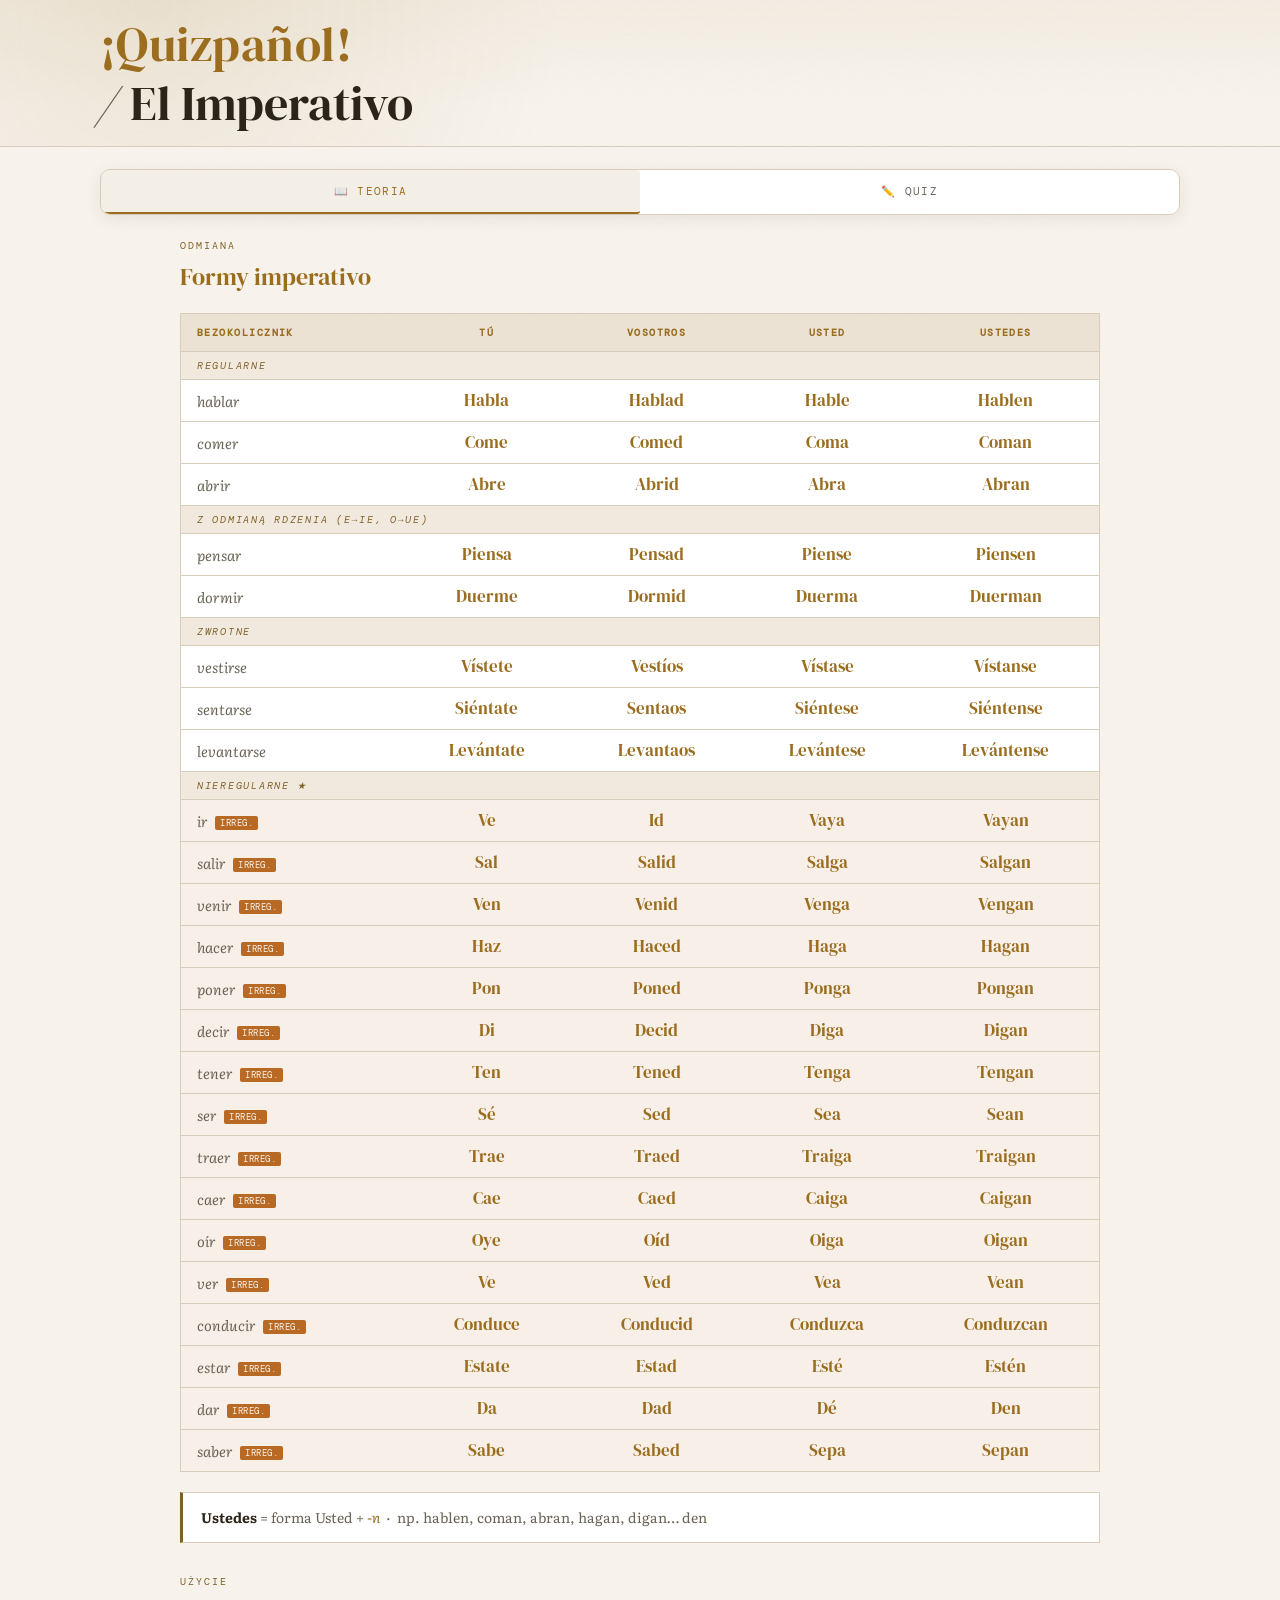
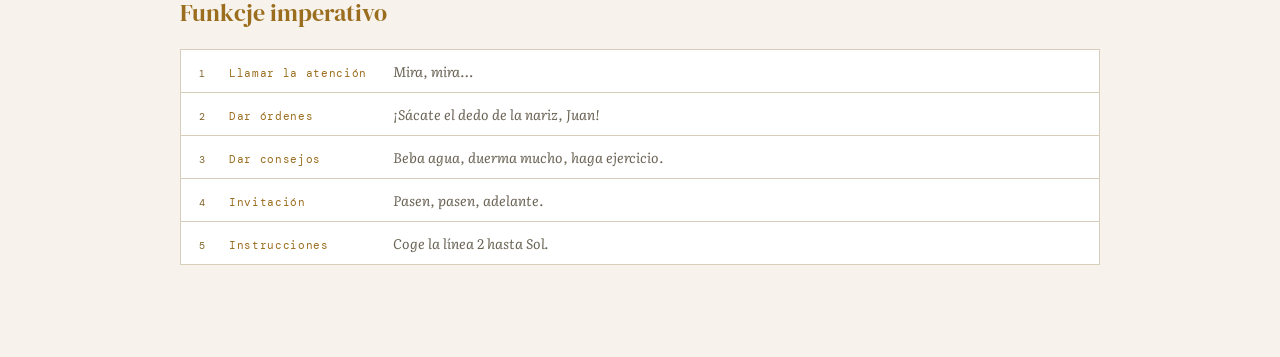
==== imperativo.html @ bd0a1615 "Fix Quizpanol title position inconsistency across subpages Agent-Logs-Url: https://github.com/Michae" ====
<!DOCTYPE html>
<html lang="es">
<head>
<meta charset="UTF-8">
<meta name="viewport" content="width=device-width, initial-scale=1.0">
<title>¡Quizpañol! · El Imperativo</title>
<link rel="stylesheet" href="style.css">
</head>
<body>

<header class="global-header">
  <div class="container header-inner">
    <div class="brand-block">
      <a class="brand-name" href="index.html">¡Quizpañol!</a>
      <nav class="breadcrumb" aria-label="Breadcrumb">
        <span class="crumb-slash" aria-hidden="true">/</span>
        <span aria-current="page">El Imperativo</span>
      </nav>
    </div>
  </div>
</header>

<main class="lesson-main">
<nav class="tabs" aria-label="Widoki lekcji">
  <button class="tab active" onclick="showTab('teoria', this)">📖 Teoria</button>
  <button class="tab" onclick="showTab('quiz', this)">✏️ Quiz</button>
</nav>

<!-- Section: theory -->
<div class="section active" id="tab-teoria">
<div class="teoria-wrap">

  <div class="t-label">Odmiana</div>
  <h2>Formy imperativo</h2>

  <table class="main-table">
    <thead>
      <tr>
        <th>Bezokolicznik</th>
        <th>Tú</th>
        <th>Vosotros</th>
        <th>Usted</th>
        <th>Ustedes</th>
      </tr>
    </thead>
    <tbody>
      <tr class="section-row"><td colspan="5">Regularne</td></tr>
      <tr><td>hablar</td><td>Habla</td><td>Hablad</td><td>Hable</td><td>Hablen</td></tr>
      <tr><td>comer</td><td>Come</td><td>Comed</td><td>Coma</td><td>Coman</td></tr>
      <tr><td>abrir</td><td>Abre</td><td>Abrid</td><td>Abra</td><td>Abran</td></tr>

      <tr class="section-row"><td colspan="5">Z odmianą rdzenia (e→ie, o→ue)</td></tr>
      <tr><td>pensar</td><td>Piensa</td><td>Pensad</td><td>Piense</td><td>Piensen</td></tr>
      <tr><td>dormir</td><td>Duerme</td><td>Dormid</td><td>Duerma</td><td>Duerman</td></tr>

      <tr class="section-row"><td colspan="5">Zwrotne</td></tr>
      <tr><td>vestirse</td><td>Vístete</td><td>Vestíos</td><td>Vístase</td><td>Vístanse</td></tr>
      <tr><td>sentarse</td><td>Siéntate</td><td>Sentaos</td><td>Siéntese</td><td>Siéntense</td></tr>
      <tr><td>levantarse</td><td>Levántate</td><td>Levantaos</td><td>Levántese</td><td>Levántense</td></tr>

      <tr class="section-row"><td colspan="5">Nieregularne ★</td></tr>
      <tr class="irreg"><td>ir <span class="badge">irreg.</span></td><td>Ve</td><td>Id</td><td>Vaya</td><td>Vayan</td></tr>
      <tr class="irreg"><td>salir <span class="badge">irreg.</span></td><td>Sal</td><td>Salid</td><td>Salga</td><td>Salgan</td></tr>
      <tr class="irreg"><td>venir <span class="badge">irreg.</span></td><td>Ven</td><td>Venid</td><td>Venga</td><td>Vengan</td></tr>
      <tr class="irreg"><td>hacer <span class="badge">irreg.</span></td><td>Haz</td><td>Haced</td><td>Haga</td><td>Hagan</td></tr>
      <tr class="irreg"><td>poner <span class="badge">irreg.</span></td><td>Pon</td><td>Poned</td><td>Ponga</td><td>Pongan</td></tr>
      <tr class="irreg"><td>decir <span class="badge">irreg.</span></td><td>Di</td><td>Decid</td><td>Diga</td><td>Digan</td></tr>
      <tr class="irreg"><td>tener <span class="badge">irreg.</span></td><td>Ten</td><td>Tened</td><td>Tenga</td><td>Tengan</td></tr>
      <tr class="irreg"><td>ser <span class="badge">irreg.</span></td><td>Sé</td><td>Sed</td><td>Sea</td><td>Sean</td></tr>
      <tr class="irreg"><td>traer <span class="badge">irreg.</span></td><td>Trae</td><td>Traed</td><td>Traiga</td><td>Traigan</td></tr>
      <tr class="irreg"><td>caer <span class="badge">irreg.</span></td><td>Cae</td><td>Caed</td><td>Caiga</td><td>Caigan</td></tr>
      <tr class="irreg"><td>oír <span class="badge">irreg.</span></td><td>Oye</td><td>Oíd</td><td>Oiga</td><td>Oigan</td></tr>
      <tr class="irreg"><td>ver <span class="badge">irreg.</span></td><td>Ve</td><td>Ved</td><td>Vea</td><td>Vean</td></tr>
      <tr class="irreg"><td>conducir <span class="badge">irreg.</span></td><td>Conduce</td><td>Conducid</td><td>Conduzca</td><td>Conduzcan</td></tr>
      <tr class="irreg"><td>estar <span class="badge">irreg.</span></td><td>Estate</td><td>Estad</td><td>Esté</td><td>Estén</td></tr>
      <tr class="irreg"><td>dar <span class="badge">irreg.</span></td><td>Da</td><td>Dad</td><td>Dé</td><td>Den</td></tr>
      <tr class="irreg"><td>saber <span class="badge">irreg.</span></td><td>Sabe</td><td>Sabed</td><td>Sepa</td><td>Sepan</td></tr>
    </tbody>
  </table>

  <div class="note">
    <strong>Ustedes</strong> = forma Usted + <em>-n</em> &nbsp;·&nbsp; np. hablen, coman, abran, hagan, digan… den
  </div>

  <div class="t-label mt-lg">Użycie</div>
  <h2>Funkcje imperativo</h2>

  <div class="func-list">
    <div class="func-item">
      <span class="func-num">1</span>
      <span class="func-name">Llamar la atención</span>
      <span class="func-ex">Mira, mira…</span>
    </div>
    <div class="func-item">
      <span class="func-num">2</span>
      <span class="func-name">Dar órdenes</span>
      <span class="func-ex">¡Sácate el dedo de la nariz, Juan!</span>
    </div>
    <div class="func-item">
      <span class="func-num">3</span>
      <span class="func-name">Dar consejos</span>
      <span class="func-ex">Beba agua, duerma mucho, haga ejercicio.</span>
    </div>
    <div class="func-item">
      <span class="func-num">4</span>
      <span class="func-name">Invitación</span>
      <span class="func-ex">Pasen, pasen, adelante.</span>
    </div>
    <div class="func-item">
      <span class="func-num">5</span>
      <span class="func-name">Instrucciones</span>
      <span class="func-ex">Coge la línea 2 hasta Sol.</span>
    </div>
  </div>

</div>
</div>

<!-- Section: quiz -->
<div class="section" id="tab-quiz">
<div class="quiz-wrap">

  <div class="mode-row">
    <button class="mode-btn active" onclick="setMode('all', event)">Wszystkie</button>
    <button class="mode-btn" onclick="setMode('tú', event)">Tú</button>
    <button class="mode-btn" onclick="setMode('vosotros', event)">Vosotros</button>
    <button class="mode-btn" onclick="setMode('usted', event)">Usted</button>
    <button class="mode-btn" onclick="setMode('ustedes', event)">Ustedes</button>
  </div>

  <div class="progress-row">
    <div class="progress-bar"><div class="progress-fill" id="progressFill"></div></div>
    <div class="progress-text" id="progressText">0 / 0</div>
  </div>

  <div id="quizArea"></div>

</div>
</div>

</main>

<script>
// Switch between theory and quiz tabs
function showTab(id, btn) {
  document.querySelectorAll('.section').forEach(s => s.classList.remove('active'));
  document.querySelectorAll('.tab').forEach(b => b.classList.remove('active'));
  document.getElementById('tab-' + id).classList.add('active');
  btn.classList.add('active');
}

// Data format: [infinitive, tu, vosotros, usted, ustedes]
const ALL_VERBS = [
  ["hablar",    "Habla",     "Hablad",    "Hable",    "Hablen"],
  ["comer",     "Come",      "Comed",     "Coma",     "Coman"],
  ["abrir",     "Abre",      "Abrid",     "Abra",     "Abran"],
  ["pensar",    "Piensa",    "Pensad",    "Piense",   "Piensen"],
  ["dormir",    "Duerme",    "Dormid",    "Duerma",   "Duerman"],
  ["vestirse",  "Vístete",   "Vestíos",   "Vístase",  "Vístanse"],
  ["sentarse",  "Siéntate",  "Sentaos",   "Siéntese", "Siéntense"],
  ["levantarse","Levántate", "Levantaos", "Levántese","Levántense"],
  ["ir",        "Ve",        "Id",        "Vaya",     "Vayan"],
  ["salir",     "Sal",       "Salid",     "Salga",    "Salgan"],
  ["venir",     "Ven",       "Venid",     "Venga",    "Vengan"],
  ["hacer",     "Haz",       "Haced",     "Haga",     "Hagan"],
  ["poner",     "Pon",       "Poned",     "Ponga",    "Pongan"],
  ["decir",     "Di",        "Decid",     "Diga",     "Digan"],
  ["tener",     "Ten",       "Tened",     "Tenga",    "Tengan"],
  ["ser",       "Sé",        "Sed",       "Sea",      "Sean"],
  ["traer",     "Trae",      "Traed",     "Traiga",   "Traigan"],
  ["caer",      "Cae",       "Caed",      "Caiga",    "Caigan"],
  ["oír",       "Oye",       "Oíd",       "Oiga",     "Oigan"],
  ["ver",       "Ve",        "Ved",       "Vea",      "Vean"],
  ["conducir",  "Conduce",   "Conducid",  "Conduzca", "Conduzcan"],
  ["estar",     "Estate",    "Estad",     "Esté",     "Estén"],
  ["dar",       "Da",        "Dad",       "Dé",       "Den"],
  ["saber",     "Sabe",      "Sabed",     "Sepa",     "Sepan"],
];

const PERSONS = ["Tú","Vosotros","Usted","Ustedes"];
const COL = [1, 2, 3, 4];
let mode = 'all', cards = [], idx = 0, correct = 0, wrong = 0, answered = false;

// Normalize user input for accent/mark-insensitive comparison
function normalize(s) {
  return s.trim().replace(/[¡!]/g,'').toLowerCase()
         .normalize('NFD').replace(/[\u0300-\u036f]/g,'');
}

// Build and shuffle quiz cards
function buildCards(m) {
  let list = [];
  ALL_VERBS.forEach(v => {
    PERSONS.forEach((p, i) => {
      if (m === 'all' || m === p.toLowerCase())
        list.push({ verb: v[0], person: p, answer: v[COL[i]] });
    });
  });
  for (let i = list.length - 1; i > 0; i--) {
    const j = Math.floor(Math.random() * (i + 1));
    [list[i], list[j]] = [list[j], list[i]];
  }
  return list;
}

function setMode(m, e) {
  mode = m;
  document.querySelectorAll('.mode-btn').forEach(b => b.classList.remove('active'));
  e.target.classList.add('active');
  startQuiz();
}

function startQuiz() {
  cards = buildCards(mode);
  idx = 0; correct = 0; wrong = 0;
  renderCard();
}

function updateProgress() {
  document.getElementById('progressFill').style.width = (idx / cards.length * 100) + '%';
  document.getElementById('progressText').textContent = idx + ' / ' + cards.length;
}

// Render the current quiz card
function renderCard() {
  updateProgress();
  const area = document.getElementById('quizArea');
  if (idx >= cards.length) { renderScore(); return; }
  answered = false;
  const c = cards[idx];
  area.innerHTML = `
    <div class="card">
      <div class="card-number">${idx + 1} z ${cards.length}</div>
      <div class="prompt">Podaj formę <strong>${c.person}</strong> od czasownika <strong>${c.verb}</strong></div>
      <div class="hint">Tryb rozkazujący · Imperativo</div>
      <div class="input-row">
        <span class="excl">¡</span>
        <input type="text" id="ans" placeholder="wpisz formę…" autocomplete="off" autocorrect="off" spellcheck="false" />
        <span class="excl">!</span>
      </div>
      <div class="feedback" id="fb"></div>
      <div class="btn-row">
        <button class="btn-check" id="btnCheck" onclick="checkAnswer()">Sprawdź</button>
        <button class="btn-skip" onclick="skipCard()">Pomiń</button>
      </div>
    </div>`;
  const inp = document.getElementById('ans');
  inp.focus();
  inp.addEventListener('keydown', e => {
    if (e.key === 'Enter') { if (!answered) checkAnswer(); else nextCard(); }
  });
}

// Check answer and prepare next step
function checkAnswer() {
  if (answered) return;
  answered = true;
  const c = cards[idx];
  const inp = document.getElementById('ans');
  const fb  = document.getElementById('fb');
  document.getElementById('btnCheck').style.display = 'none';
  const ok = normalize(inp.value) === normalize(c.answer);
  if (ok) {
    correct++; inp.classList.add('correct');
    fb.textContent = '✓ Brawo!'; fb.className = 'feedback correct';
  } else {
    wrong++; inp.classList.add('wrong');
    fb.innerHTML = `✗ Poprawna forma: <strong style="color:var(--correct)">¡${c.answer}!</strong>`;
    fb.className = 'feedback wrong';
  }
  inp.disabled = true;
  document.querySelector('.btn-row').insertAdjacentHTML('afterbegin',
    `<button class="btn-next" onclick="nextCard()">Dalej →</button>`);
}

function skipCard() {
  if (answered) return;
  answered = true; wrong++;
  const c = cards[idx];
  const inp = document.getElementById('ans');
  inp.disabled = true;
  const fb = document.getElementById('fb');
  fb.innerHTML = `Forma: <strong style="color:var(--gold)">¡${c.answer}!</strong>`;
  fb.className = 'feedback wrong';
  document.getElementById('btnCheck').style.display = 'none';
  document.querySelector('.btn-row').insertAdjacentHTML('afterbegin',
    `<button class="btn-next" onclick="nextCard()">Dalej →</button>`);
}

function nextCard() { idx++; renderCard(); }

// Final results screen
function renderScore() {
  const total = cards.length;
  const pct = Math.round(correct / total * 100);
  const msg = pct === 100 ? '¡Perfecto! Wszystko idealnie!' :
              pct >= 80  ? 'Świetnie! Prawie bezbłędnie.' :
              pct >= 60  ? 'Dobrze, ale powtórz nieregularne.' :
                           'Warto poćwiczyć jeszcze raz!';
  document.getElementById('progressFill').style.width = '100%';
  document.getElementById('progressText').textContent = total + ' / ' + total;
  document.getElementById('quizArea').innerHTML = `
    <div class="score-screen">
      <div class="score-big">${pct}%</div>
      <div class="score-label">Wynik końcowy</div>
      <div class="stats">
        <div class="stat"><div class="stat-val good">${correct}</div><div class="stat-lbl">Poprawnie</div></div>
        <div class="stat"><div class="stat-val bad">${wrong}</div><div class="stat-lbl">Błędy</div></div>
        <div class="stat"><div class="stat-val">${total}</div><div class="stat-lbl">Razem</div></div>
      </div>
      <div class="score-msg">${msg}</div>
      <button class="btn-restart" onclick="startQuiz()">Jeszcze raz ↺</button>
    </div>`;
}

startQuiz();
</script>
</body>
</html>
---- style.css ----
@import url('https://fonts.googleapis.com/css2?family=DM+Serif+Display:ital@0;1&family=DM+Mono:wght@400;500&family=Literata:ital,wght@0,300;0,400;1,300&display=swap');

/* 1) Global variables */
:root {
  color-scheme: light;
  --bg:                      #f7f3ec;
  --card:                    #ffffff;
  --card-dark:               #f1e9dd;
  --border:                  #d8ccba;
  --gold:                    #9a6d1f;
  --gold-dim:                #7f6128;
  --gold-bg:                 rgba(154,109,31,0.11);
  --text:                    #2c2418;
  --muted:                   #6b6456;
  --correct:                 #2f8f6a;
  --wrong:                   #b24a44;
  --input-bg:                #fcfaf6;
  --orange:                  #b86a25;
  --orange-bg:               rgba(184,106,37,0.10);
  --header-bg-accent:        rgba(154,109,31,0.10);
  --header-bg-line:          rgba(154,109,31,0.05);
  --table-head-bg:           #ebe2d4;
  --table-row-hover:         rgba(154,109,31,0.07);
  --irreg-row-hover:         rgba(184,106,37,0.17);
  --irreg-border:            rgba(184,106,37,0.35);
  --btn-primary-hover:       #ae7d29;
  --input-correct-bg:        rgba(47,143,106,0.10);
  --input-wrong-bg:          rgba(178,74,68,0.10);
  --shadow-soft:             rgba(44,36,24,0.08);
  --shadow-strong:           rgba(44,36,24,0.14);
  --noise-opacity:           0.16;
}

@media (prefers-color-scheme: dark) {
  :root {
    color-scheme: dark;
    --bg:                      #0f0e0b;
    --card:                    #1a1814;
    --card-dark:               #131109;
    --border:                  #2e2b24;
    --gold:                    #d4a843;
    --gold-dim:                #8a6e2a;
    --gold-bg:                 rgba(212,168,67,0.07);
    --text:                    #e8e0d0;
    --muted:                   #8a816f;
    --correct:                 #4caf87;
    --wrong:                   #c0504a;
    --input-bg:                #211f1a;
    --orange:                  #c8813a;
    --orange-bg:               rgba(200,129,58,0.08);
    --header-bg-accent:        rgba(212,168,67,0.10);
    --header-bg-line:          rgba(212,168,67,0.03);
    --table-head-bg:           #1f1c16;
    --table-row-hover:         rgba(212,168,67,0.04);
    --irreg-row-hover:         rgba(200,129,58,0.13);
    --irreg-border:            rgba(200,129,58,0.25);
    --btn-primary-hover:       #e0b550;
    --input-correct-bg:        rgba(76,175,135,0.06);
    --input-wrong-bg:          rgba(192,80,74,0.06);
    --shadow-soft:             rgba(32,56,96,0.08);
    --shadow-strong:           rgba(32,56,96,0.12);
    --noise-opacity:           0.4;
  }
}

/* 2) Reset and base */
*, *::before, *::after { margin: 0; padding: 0; box-sizing: border-box; }

body {
  background: var(--bg);
  color: var(--text);
  font-family: 'Literata', serif;
  min-height: 100vh;
}

/* Subtle background texture */
body::before {
  content: '';
  position: fixed;
  inset: 0;
  background-image: url("data:image/svg+xml,%3Csvg viewBox='0 0 256 256' xmlns='http://www.w3.org/2000/svg'%3E%3Cfilter id='noise'%3E%3CfeTurbulence type='fractalNoise' baseFrequency='0.9' numOctaves='4' stitchTiles='stitch'/%3E%3C/filter%3E%3Crect width='100%25' height='100%25' filter='url(%23noise)' opacity='0.04'/%3E%3C/svg%3E");
  pointer-events: none;
  z-index: 0;
  opacity: var(--noise-opacity);
}

.container {
  width: min(1080px, 100% - 40px);
  margin: 0 auto;
}

.brand-name {
  font-family: 'DM Serif Display', serif;
  font-size: clamp(2rem, 5vw, 3rem);
  text-decoration: none;
  color: var(--gold);
  line-height: 1.1;
  letter-spacing: 0.01em;
}

.brand-meta {
  font-family: 'DM Mono', monospace;
  font-size: 0.62rem;
  letter-spacing: 0.16em;
  text-transform: uppercase;
  color: var(--gold-dim);
  white-space: nowrap;
}

.brand-block {
  display: flex;
  flex-direction: column;
  align-items: flex-start;
  gap: 6px;
}

.header-subtitle {
  color: var(--muted);
  font-size: 0.95rem;
  line-height: 1.4;
  margin: 0;
}

.global-header {
  position: relative;
  z-index: 2;
  border-bottom: 1px solid var(--border);
  background:
    radial-gradient(circle at 12% 0%, var(--header-bg-accent), transparent 36%),
    linear-gradient(180deg, var(--header-bg-line), transparent 72%);
}

.header-inner {
  display: flex;
  justify-content: flex-start;
  align-items: flex-start;
  gap: 10px;
  padding: 18px 0 16px;
}

.page-subtitle {
  color: var(--muted);
  font-size: 1rem;
  line-height: 1.5;
  max-width: 66ch;
}

.page-intro {
  margin-bottom: 24px;
}

.page-intro h1,
.lesson-hero h1 {
  font-family: 'DM Serif Display', serif;
  font-size: clamp(2rem, 5vw, 3rem);
  color: var(--text);
  font-weight: 400;
  line-height: 1.1;
  margin-top: 10px;
}

.lesson-main {
  width: min(1080px, 100% - 40px);
  margin: 0 auto;
  padding-top: 22px;
}

.lesson-hero {
  padding: 26px 0 18px;
}

.breadcrumb {
  display: flex;
  align-items: center;
  gap: 12px;
  font-family: 'DM Serif Display', serif;
  font-size: clamp(2rem, 5vw, 3rem);
  line-height: 1.1;
  letter-spacing: 0;
  color: var(--muted);
  width: auto;
}

.crumb-slash {
  display: inline-block;
  font-style: italic;
  transform: skew(-10deg);
}

.breadcrumb a {
  color: var(--gold);
  text-decoration: none;
  transition: color 0.2s, text-decoration-color 0.2s;
}

.breadcrumb a:hover {
  color: var(--text);
  text-decoration: underline;
}

.breadcrumb [aria-current="page"] {
  color: var(--text);
}

/* 3) Page layout: tabs, sections */

.tabs {
  position: relative;
  z-index: 1;
  display: flex;
  width: 100%;
  border: 1px solid var(--border);
  border-radius: 10px;
  overflow: hidden;
  margin-bottom: 24px;
  background: var(--card);
  box-shadow: 0 4px 16px var(--shadow-soft);
}

.tab {
  flex: 1;
  padding: 14px 16px;
  font-family: 'DM Mono', monospace;
  font-size: 0.68rem;
  letter-spacing: 0.12em;
  text-transform: uppercase;
  color: var(--muted);
  background: none;
  border: none;
  border-bottom: 2px solid transparent;
  cursor: pointer;
  transition: color 0.2s, border-color 0.2s, background 0.2s;
}

.tab:hover { color: var(--text); }

.tab.active {
  color: var(--gold);
  border-bottom-color: var(--gold);
  background: var(--gold-bg);
}

.section { display: none; position: relative; z-index: 1; }
.section.active { display: block; }

/* 4) Theory section */
.teoria-wrap {
  max-width: 920px;
  margin: 0 auto;
  padding: 0 0 64px;
}

.t-label {
  font-family: 'DM Mono', monospace;
  font-size: 0.62rem;
  letter-spacing: 0.2em;
  text-transform: uppercase;
  color: var(--gold-dim);
  margin-bottom: 8px;
}

h2 {
  font-family: 'DM Serif Display', serif;
  font-size: 1.5rem;
  color: var(--gold);
  font-weight: 400;
  margin-bottom: 20px;
}

.main-table {
  width: 100%;
  border-collapse: collapse;
  background: var(--card);
  border: 1px solid var(--border);
  margin-bottom: 20px;
  font-size: 0.95rem;
}

.main-table thead tr { background: var(--table-head-bg); }

.main-table thead th {
  font-family: 'DM Mono', monospace;
  font-size: 0.65rem;
  letter-spacing: 0.14em;
  text-transform: uppercase;
  color: var(--gold);
  padding: 12px 16px;
  text-align: center;
  border-bottom: 1px solid var(--border);
}

.main-table thead th:first-child { text-align: left; }

.main-table tbody tr {
  border-bottom: 1px solid var(--border);
  transition: background 0.15s;
}

.main-table tbody tr:last-child { border-bottom: none; }
.main-table tbody tr:hover       { background: var(--table-row-hover); }
.main-table tbody tr.irreg       { background: var(--orange-bg); }
.main-table tbody tr.irreg:hover { background: var(--irreg-row-hover); }

.main-table tbody tr.section-row td {
  font-family: 'DM Mono', monospace;
  font-size: 0.6rem;
  letter-spacing: 0.18em;
  text-transform: uppercase;
  color: var(--gold-dim);
  padding: 7px 16px;
  background: var(--card-dark);
  border-top: 1px solid var(--border);
}

.main-table td               { padding: 9px 16px; vertical-align: middle; }
.main-table td:first-child   { font-style: italic; color: var(--muted); font-size: 0.9rem; }
.main-table td:not(:first-child) {
  text-align: center;
  font-family: 'DM Serif Display', serif;
  font-size: 1.05rem;
  color: var(--gold);
}

.badge {
  display: inline-block;
  font-family: 'DM Mono', monospace;
  font-size: 0.55rem;
  background: var(--orange);
  color: var(--bg);
  border-radius: 2px;
  padding: 1px 5px;
  letter-spacing: 0.06em;
  text-transform: uppercase;
  vertical-align: middle;
  margin-left: 4px;
  font-style: normal;
}

.note {
  background: var(--card);
  border: 1px solid var(--border);
  border-left: 3px solid var(--gold-dim);
  padding: 13px 18px;
  font-size: 0.87rem;
  color: var(--muted);
  margin-bottom: 28px;
  line-height: 1.7;
}

.note strong { color: var(--text); }
.note em     { color: var(--gold); font-style: italic; }

.info-box {
  background: var(--card);
  border: 1px solid var(--border);
  border-left: 3px solid var(--gold);
  padding: 16px 20px;
  margin-bottom: 20px;
  font-size: 0.9rem;
  color: var(--muted);
  line-height: 1.8;
}

.info-box strong {
  font-family: 'DM Mono', monospace;
  font-size: 0.72rem;
  letter-spacing: 0.06em;
  text-transform: uppercase;
  color: var(--gold);
  display: block;
  margin-bottom: 8px;
}

.info-box em {
  font-family: 'DM Serif Display', serif;
  font-size: 1rem;
  color: var(--text);
  font-style: italic;
}

.func-list {
  background: var(--card);
  border: 1px solid var(--border);
  overflow: hidden;
  margin-bottom: 28px;
}

.func-item {
  display: flex;
  align-items: baseline;
  gap: 14px;
  padding: 11px 18px;
  border-bottom: 1px solid var(--border);
  font-size: 0.9rem;
}

.func-item:last-child { border-bottom: none; }

.func-num {
  font-family: 'DM Mono', monospace;
  font-size: 0.65rem;
  color: var(--gold-dim);
  min-width: 16px;
}

.func-name {
  font-family: 'DM Mono', monospace;
  font-size: 0.7rem;
  color: var(--gold);
  letter-spacing: 0.06em;
  min-width: 150px;
}

.func-ex {
  font-style: italic;
  color: var(--muted);
  font-size: 0.87rem;
}

.conj-grid {
  display: grid;
  grid-template-columns: 1fr 1fr 1fr 1fr;
  border: 1px solid var(--border);
  overflow: hidden;
  margin-bottom: 20px;
  font-size: 0.9rem;
}

.conj-head {
  background: var(--table-head-bg);
  font-family: 'DM Mono', monospace;
  font-size: 0.62rem;
  letter-spacing: 0.12em;
  text-transform: uppercase;
  color: var(--gold);
  padding: 10px 12px;
  text-align: center;
  border-bottom: 1px solid var(--border);
  border-right: 1px solid var(--border);
}

.conj-head:last-child { border-right: none; }

.conj-cell {
  padding: 9px 12px;
  border-top: 1px solid var(--border);
  border-right: 1px solid var(--border);
  text-align: center;
  background: var(--card);
}

.conj-cell:nth-child(4n) { border-right: none; }

.conj-cell .pronoun {
  font-style: italic;
  font-size: 0.9rem;
  color: var(--muted);
  display: block;
  margin-bottom: 0;
}

.conj-cell .haber {
  font-family: 'DM Mono', monospace;
  color: var(--gold);
  font-size: 0.9rem;
}

.conj-cell .participle {
  font-family: 'DM Serif Display', serif;
  font-size: 1rem;
  color: var(--text);
  font-style: italic;
}

.part-grid {
  display: grid;
  grid-template-columns: repeat(3, 1fr);
  gap: 12px;
  margin-bottom: 20px;
}

.part-card {
  background: var(--card);
  border: 1px solid var(--border);
  padding: 14px 16px;
  text-align: center;
}

.part-card .ending {
  font-family: 'DM Mono', monospace;
  font-size: 0.68rem;
  color: var(--muted);
  letter-spacing: 0.1em;
  text-transform: uppercase;
  margin-bottom: 6px;
}

.part-card .rule-arrow {
  font-family: 'DM Serif Display', serif;
  font-size: 1.1rem;
  color: var(--gold);
}

.part-card .example {
  font-size: 0.82rem;
  color: var(--muted);
  margin-top: 6px;
  font-style: italic;
  line-height: 1.6;
}

.irreg-grid {
  display: grid;
  grid-template-columns: repeat(4, 1fr);
  gap: 8px;
  margin-bottom: 28px;
}

.irreg-item {
  background: var(--orange-bg);
  border: 1px solid var(--irreg-border);
  padding: 10px 12px;
  text-align: center;
}

.irreg-inf {
  font-family: 'DM Mono', monospace;
  font-size: 0.72rem;
  color: var(--orange);
  margin-bottom: 4px;
}

.irreg-part {
  font-family: 'DM Serif Display', serif;
  font-size: 1.1rem;
  color: var(--text);
}

/* 5) Quiz section */
.quiz-wrap {
  max-width: 680px;
  margin: 0 auto;
  padding: 0 0 64px;
}

.mode-row {
  display: flex;
  gap: 8px;
  margin-bottom: 24px;
  flex-wrap: wrap;
}

.mode-btn {
  font-family: 'DM Mono', monospace;
  font-size: 0.65rem;
  letter-spacing: 0.1em;
  text-transform: uppercase;
  background: transparent;
  border: 1px solid var(--border);
  color: var(--muted);
  padding: 6px 12px;
  border-radius: 2px;
  cursor: pointer;
  transition: all 0.15s;
}

.mode-btn.active {
  border-color: var(--gold-dim);
  color: var(--gold);
  background: var(--gold-bg);
}

.mode-btn:hover:not(.active) { border-color: var(--muted); color: var(--text); }

.progress-row {
  display: flex;
  align-items: center;
  gap: 12px;
  margin-bottom: 28px;
}

.progress-bar {
  flex: 1;
  height: 3px;
  background: var(--border);
  border-radius: 2px;
  overflow: hidden;
}

.progress-fill {
  height: 100%;
  background: var(--gold);
  border-radius: 2px;
  transition: width 0.4s ease;
}

.progress-text {
  font-family: 'DM Mono', monospace;
  font-size: 0.72rem;
  color: var(--muted);
  white-space: nowrap;
}

.card {
  background: var(--card);
  border: 1px solid var(--border);
  border-radius: 12px;
  padding: 36px 32px 32px;
  animation: fadeSlide 0.3s ease;
  box-shadow: 0 8px 24px var(--shadow-soft);
}

@keyframes fadeSlide {
  from { opacity: 0; transform: translateY(12px); }
  to   { opacity: 1; transform: translateY(0); }
}

.card-number {
  font-family: 'DM Mono', monospace;
  font-size: 0.65rem;
  color: var(--gold-dim);
  letter-spacing: 0.15em;
  text-transform: uppercase;
  margin-bottom: 20px;
}

.prompt {
  font-size: 1.3rem;
  font-weight: 300;
  color: var(--text);
  margin-bottom: 8px;
  line-height: 1.5;
}

.prompt strong {
  font-family: 'DM Serif Display', serif;
  color: var(--gold);
  font-weight: 400;
  font-size: 1.5rem;
}

.hint {
  font-size: 0.8rem;
  color: var(--muted);
  font-style: italic;
  margin-bottom: 28px;
}

.input-row {
  display: flex;
  gap: 10px;
  align-items: center;
}

.excl {
  font-family: 'DM Serif Display', serif;
  font-size: 1.5rem;
  color: var(--gold-dim);
  line-height: 1;
}

input[type="text"] {
  flex: 1;
  background: var(--input-bg);
  border: 1px solid var(--border);
  border-radius: 3px;
  color: var(--text);
  font-family: 'DM Serif Display', serif;
  font-size: 1.3rem;
  padding: 10px 14px;
  outline: none;
  transition: border-color 0.2s;
  caret-color: var(--gold);
}

input[type="text"]:focus              { border-color: var(--gold-dim); }
input[type="text"].correct            { border-color: var(--correct); color: var(--correct); background: var(--input-correct-bg); }
input[type="text"].wrong              { border-color: var(--wrong);   color: var(--wrong);   background: var(--input-wrong-bg); animation: shake 0.3s ease; }

@keyframes shake {
  0%,100% { transform: translateX(0); }
  25%     { transform: translateX(-6px); }
  75%     { transform: translateX(6px); }
}

.feedback {
  margin-top: 14px;
  font-size: 0.9rem;
  min-height: 1.4em;
  font-style: italic;
}

.feedback.correct { color: var(--correct); }
.feedback.wrong   { color: var(--wrong); }

.btn-row {
  display: flex;
  gap: 10px;
  margin-top: 28px;
}

button {
  font-family: 'DM Mono', monospace;
  font-size: 0.75rem;
  letter-spacing: 0.1em;
  text-transform: uppercase;
  border: none;
  border-radius: 3px;
  padding: 11px 20px;
  cursor: pointer;
  transition: all 0.15s;
}

.btn-check  { background: var(--gold); color: var(--bg); flex: 1; }
.btn-check:hover  { background: var(--btn-primary-hover); }
.btn-skip   { background: transparent; border: 1px solid var(--border); color: var(--muted); }
.btn-skip:hover   { border-color: var(--muted); color: var(--text); }
.btn-next   { background: var(--gold); color: var(--bg); flex: 1; }
.btn-next:hover   { background: var(--btn-primary-hover); }
.btn-restart { background: var(--gold); color: var(--bg); padding: 12px 32px; font-size: 0.78rem; }
.btn-restart:hover { background: var(--btn-primary-hover); }

.score-screen {
  text-align: center;
  padding: 48px 24px;
  background: var(--card);
  border: 1px solid var(--border);
  border-radius: 12px;
  animation: fadeSlide 0.4s ease;
  box-shadow: 0 8px 24px var(--shadow-soft);
}

.score-big {
  font-family: 'DM Serif Display', serif;
  font-size: 5rem;
  color: var(--gold);
  line-height: 1;
  margin-bottom: 8px;
}

.score-label {
  font-family: 'DM Mono', monospace;
  font-size: 0.72rem;
  letter-spacing: 0.2em;
  text-transform: uppercase;
  color: var(--muted);
  margin-bottom: 28px;
}

.score-msg {
  font-size: 1.05rem;
  color: var(--text);
  font-style: italic;
  margin-bottom: 32px;
}

.stats { display: flex; gap: 24px; justify-content: center; margin-bottom: 28px; }
.stat  { text-align: center; }

.stat-val {
  font-family: 'DM Serif Display', serif;
  font-size: 2rem;
  color: var(--text);
  line-height: 1;
}

.stat-val.good { color: var(--correct); }
.stat-val.bad  { color: var(--wrong); }

.stat-lbl {
  font-family: 'DM Mono', monospace;
  font-size: 0.62rem;
  color: var(--muted);
  letter-spacing: 0.12em;
  text-transform: uppercase;
  margin-top: 4px;
}

/* 6) Utility helpers */
.mt-lg { margin-top: 32px; }
.mb-sm { margin-bottom: 12px; }

/* 7) Homepage */
.home-shell {
  position: relative;
  z-index: 1;
  width: min(1080px, 100% - 40px);
  margin: 0 auto;
  padding: 34px 0 70px;
}

.lesson-grid {
  display: grid;
  grid-template-columns: repeat(3, minmax(0, 1fr));
  gap: 14px;
}

.lesson-card {
  border: 1px solid var(--border);
  background: var(--card);
  padding: 18px 18px 20px;
  display: flex;
  flex-direction: column;
  min-height: 260px;
  border-radius: 12px;
  box-shadow: 0 8px 22px var(--shadow-soft);
  transition: border-color 0.2s ease, transform 0.2s ease, background 0.2s ease, box-shadow 0.2s ease;
}

.lesson-card:hover {
  border-color: var(--gold-dim);
  transform: translateY(-3px);
  background: linear-gradient(180deg, var(--gold-bg), transparent 36%), var(--card);
  box-shadow: 0 14px 28px var(--shadow-strong);
}

.lesson-tag {
  font-family: 'DM Mono', monospace;
  text-transform: uppercase;
  letter-spacing: 0.12em;
  color: var(--gold-dim);
  font-size: 0.62rem;
  margin-bottom: 9px;
}

.lesson-card h2 {
  margin-bottom: 10px;
  font-size: 1.45rem;
  line-height: 1.2;
}

.lesson-card p {
  color: var(--muted);
  font-size: 0.9rem;
  line-height: 1.6;
}

.lesson-link {
  margin-top: auto;
  align-self: flex-start;
  font-family: 'DM Mono', monospace;
  text-transform: uppercase;
  letter-spacing: 0.1em;
  font-size: 0.64rem;
  text-decoration: none;
  border: 1px solid var(--gold-dim);
  color: var(--gold);
  background: var(--gold-bg);
  padding: 9px 12px;
  transition: background 0.2s ease, color 0.2s ease;
}

.lesson-link:hover {
  background: var(--gold);
  color: var(--bg);
}

.lesson-card-soon {
  border-style: dashed;
}

.lesson-link-disabled {
  border-color: var(--border);
  color: var(--muted);
  background: transparent;
  cursor: not-allowed;
}

@media (max-width: 980px) {
  .lesson-grid {
    grid-template-columns: repeat(2, minmax(0, 1fr));
  }
}

@media (max-width: 680px) {
  .container,
  .home-shell,
  .lesson-main {
    width: min(1080px, 100% - 26px);
  }

  .header-inner {
    padding-top: 14px;
    padding-bottom: 10px;
    flex-direction: column;
    align-items: flex-start;
    gap: 6px;
  }

  .breadcrumb {
    margin-top: 0;
    margin-left: 0;
  }

  .page-subtitle,
  .brand-meta {
    white-space: normal;
  }

  .header-subtitle {
    display: none;
  }

  .home-shell { padding-top: 24px; }

  .lesson-grid {
    grid-template-columns: 1fr;
  }

  .lesson-card {
    min-height: 0;
  }
}
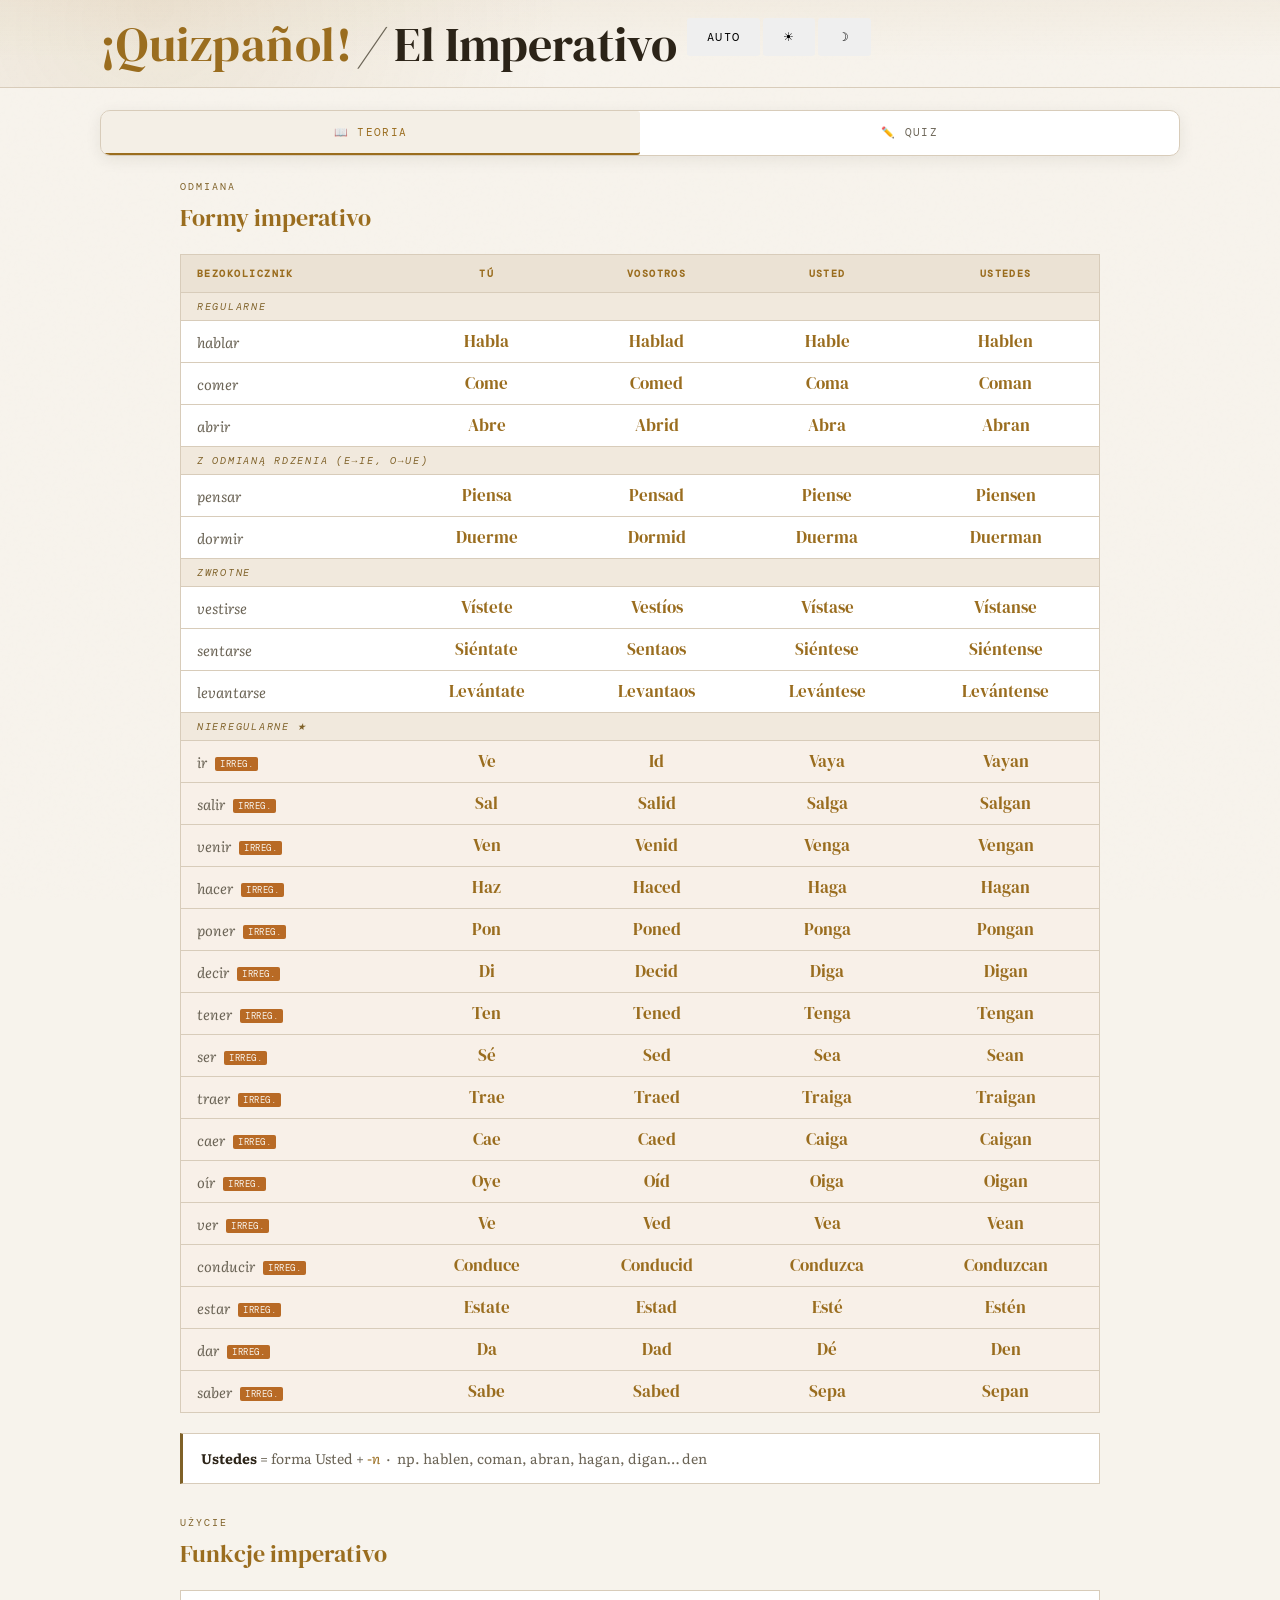
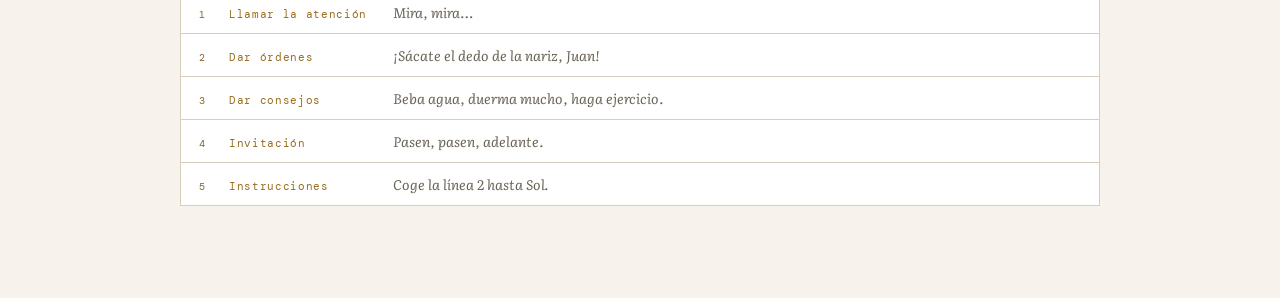
==== commit c8bcc877: "Fix breadcrumb: move brand-name inside nav so slash renders between title and subpage name Agent-Log" ====
--- a/imperativo.html
+++ b/imperativo.html
@@ -5,17 +5,28 @@
 <meta name="viewport" content="width=device-width, initial-scale=1.0">
 <title>¡Quizpañol! · El Imperativo</title>
 <link rel="stylesheet" href="style.css">
+<script>
+  (function() {
+    var t = localStorage.getItem('quizpanol-theme');
+    if (t) document.documentElement.setAttribute('data-theme', t);
+  })();
+</script>
 </head>
 <body>
 
 <header class="global-header">
   <div class="container header-inner">
     <div class="brand-block">
-      <a class="brand-name" href="index.html">¡Quizpañol!</a>
       <nav class="breadcrumb" aria-label="Breadcrumb">
+        <a class="brand-name" href="index.html">¡Quizpañol!</a>
         <span class="crumb-slash" aria-hidden="true">/</span>
         <span aria-current="page">El Imperativo</span>
       </nav>
+    </div>
+    <div class="theme-switch" role="group" aria-label="Motyw">
+      <button class="theme-btn" data-theme-val="auto" onclick="setTheme('auto')" title="Automatyczny (systemowy)">Auto</button>
+      <button class="theme-btn" data-theme-val="light" onclick="setTheme('light')" title="Jasny">☀</button>
+      <button class="theme-btn" data-theme-val="dark" onclick="setTheme('dark')" title="Ciemny">☽</button>
     </div>
   </div>
 </header>
@@ -315,5 +326,6 @@
 
 startQuiz();
 </script>
+<script src="theme.js"></script>
 </body>
 </html>
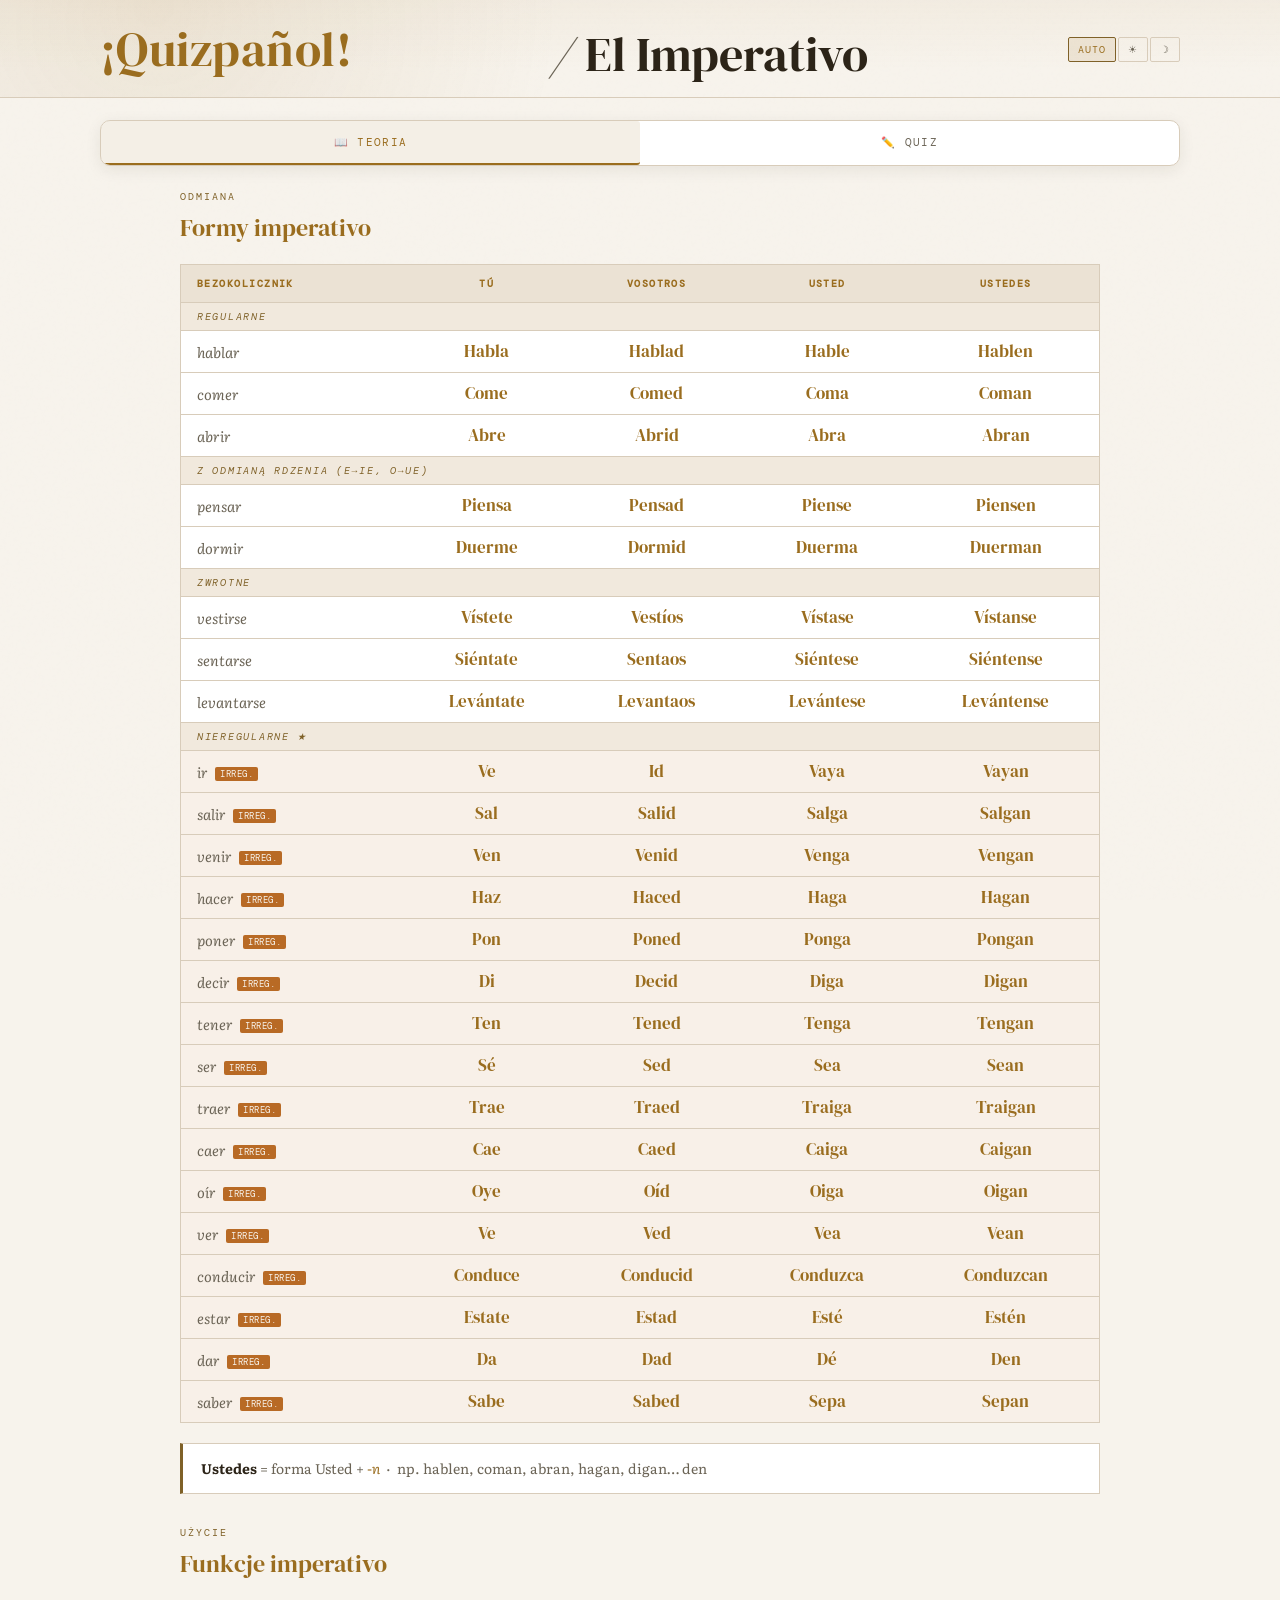
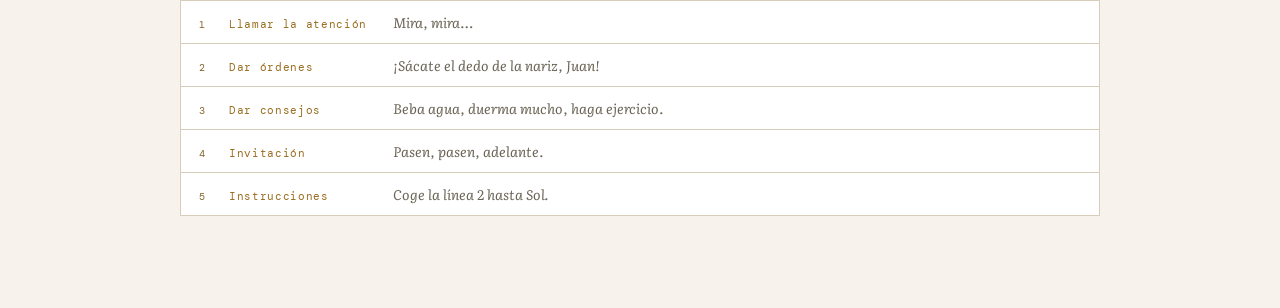
==== commit ed89452a: "Merge origin/dev: add Auto/Light/Dark theme switcher to header Co-authored-by: MichaelL200 <10830069" ====
--- a/imperativo.html
+++ b/imperativo.html
@@ -16,13 +16,11 @@
 
 <header class="global-header">
   <div class="container header-inner">
-    <div class="brand-block">
-      <nav class="breadcrumb" aria-label="Breadcrumb">
-        <a class="brand-name" href="index.html">¡Quizpañol!</a>
-        <span class="crumb-slash" aria-hidden="true">/</span>
-        <span aria-current="page">El Imperativo</span>
-      </nav>
-    </div>
+    <a class="brand-name" href="index.html">¡Quizpañol!</a>
+    <nav class="breadcrumb" aria-label="Breadcrumb">
+      <span class="crumb-slash" aria-hidden="true">/</span>
+      <span aria-current="page">El Imperativo</span>
+    </nav>
     <div class="theme-switch" role="group" aria-label="Motyw">
       <button class="theme-btn" data-theme-val="auto" onclick="setTheme('auto')" title="Automatyczny (systemowy)">Auto</button>
       <button class="theme-btn" data-theme-val="light" onclick="setTheme('light')" title="Jasny">☀</button>
@@ -131,12 +129,27 @@
 <div class="section" id="tab-quiz">
 <div class="quiz-wrap">
 
-  <div class="mode-row">
-    <button class="mode-btn active" onclick="setMode('all', event)">Wszystkie</button>
-    <button class="mode-btn" onclick="setMode('tú', event)">Tú</button>
-    <button class="mode-btn" onclick="setMode('vosotros', event)">Vosotros</button>
-    <button class="mode-btn" onclick="setMode('usted', event)">Usted</button>
-    <button class="mode-btn" onclick="setMode('ustedes', event)">Ustedes</button>
+  <div class="filter-rows">
+    <div>
+      <div class="filter-row-label">Osoba</div>
+      <div class="mode-row" id="row-osoba">
+        <button class="mode-btn active" onclick="setMode('all', event)">Wszystkie</button>
+        <button class="mode-btn" onclick="setMode('tú', event)">Tú</button>
+        <button class="mode-btn" onclick="setMode('vosotros', event)">Vosotros</button>
+        <button class="mode-btn" onclick="setMode('usted', event)">Usted</button>
+        <button class="mode-btn" onclick="setMode('ustedes', event)">Ustedes</button>
+      </div>
+    </div>
+    <div>
+      <div class="filter-row-label">Typ</div>
+      <div class="mode-row" id="row-typ">
+        <button class="mode-btn active" onclick="setType('all', event)">Wszystkie</button>
+        <button class="mode-btn" onclick="setType('regularne', event)">Regularne</button>
+        <button class="mode-btn" onclick="setType('rdzen', event)">Z odmianą rdzenia</button>
+        <button class="mode-btn" onclick="setType('zwrotne', event)">Zwrotne</button>
+        <button class="mode-btn" onclick="setType('nieregularne', event)">Nieregularne</button>
+      </div>
+    </div>
   </div>
 
   <div class="progress-row">
@@ -188,9 +201,17 @@
   ["saber",     "Sabe",      "Sabed",     "Sepa",     "Sepan"],
 ];
 
+// Verb type categories
+const VERB_TYPE = {
+  hablar: 'regularne', comer: 'regularne', abrir: 'regularne',
+  pensar: 'rdzen', dormir: 'rdzen',
+  vestirse: 'zwrotne', sentarse: 'zwrotne', levantarse: 'zwrotne',
+};
+function getType(verb) { return VERB_TYPE[verb] || 'nieregularne'; }
+
 const PERSONS = ["Tú","Vosotros","Usted","Ustedes"];
 const COL = [1, 2, 3, 4];
-let mode = 'all', cards = [], idx = 0, correct = 0, wrong = 0, answered = false;
+let mode = 'all', typeFilter = 'all', cards = [], idx = 0, correct = 0, wrong = 0, answered = false;
 
 // Normalize user input for accent/mark-insensitive comparison
 function normalize(s) {
@@ -199,11 +220,12 @@
 }
 
 // Build and shuffle quiz cards
-function buildCards(m) {
+function buildCards() {
   let list = [];
   ALL_VERBS.forEach(v => {
+    if (typeFilter !== 'all' && getType(v[0]) !== typeFilter) return;
     PERSONS.forEach((p, i) => {
-      if (m === 'all' || m === p.toLowerCase())
+      if (mode === 'all' || mode === p.toLowerCase())
         list.push({ verb: v[0], person: p, answer: v[COL[i]] });
     });
   });
@@ -216,20 +238,35 @@
 
 function setMode(m, e) {
   mode = m;
-  document.querySelectorAll('.mode-btn').forEach(b => b.classList.remove('active'));
+  document.querySelectorAll('#row-osoba .mode-btn').forEach(b => b.classList.remove('active'));
   e.target.classList.add('active');
   startQuiz();
 }
 
+function setType(t, e) {
+  typeFilter = t;
+  document.querySelectorAll('#row-typ .mode-btn').forEach(b => b.classList.remove('active'));
+  e.target.classList.add('active');
+  startQuiz();
+}
+
 function startQuiz() {
-  cards = buildCards(mode);
+  cards = buildCards();
   idx = 0; correct = 0; wrong = 0;
+  if (cards.length === 0) { renderEmpty(); return; }
   renderCard();
 }
 
 function updateProgress() {
-  document.getElementById('progressFill').style.width = (idx / cards.length * 100) + '%';
+  const pct = cards.length > 0 ? idx / cards.length * 100 : 0;
+  document.getElementById('progressFill').style.width = pct + '%';
   document.getElementById('progressText').textContent = idx + ' / ' + cards.length;
+}
+
+function renderEmpty() {
+  updateProgress();
+  document.getElementById('quizArea').innerHTML =
+    '<div class="empty-filters">Brak pytań dla wybranych filtrów.</div>';
 }
 
 // Render the current quiz card
--- a/style.css
+++ b/style.css
@@ -32,7 +32,7 @@
 }
 
 @media (prefers-color-scheme: dark) {
-  :root {
+  :root:not([data-theme="light"]):not([data-theme="dark"]) {
     color-scheme: dark;
     --bg:                      #0f0e0b;
     --card:                    #1a1814;
@@ -63,6 +63,36 @@
   }
 }
 
+:root[data-theme="dark"] {
+  color-scheme: dark;
+  --bg:                      #0f0e0b;
+  --card:                    #1a1814;
+  --card-dark:               #131109;
+  --border:                  #2e2b24;
+  --gold:                    #d4a843;
+  --gold-dim:                #8a6e2a;
+  --gold-bg:                 rgba(212,168,67,0.07);
+  --text:                    #e8e0d0;
+  --muted:                   #8a816f;
+  --correct:                 #4caf87;
+  --wrong:                   #c0504a;
+  --input-bg:                #211f1a;
+  --orange:                  #c8813a;
+  --orange-bg:               rgba(200,129,58,0.08);
+  --header-bg-accent:        rgba(212,168,67,0.10);
+  --header-bg-line:          rgba(212,168,67,0.03);
+  --table-head-bg:           #1f1c16;
+  --table-row-hover:         rgba(212,168,67,0.04);
+  --irreg-row-hover:         rgba(200,129,58,0.13);
+  --irreg-border:            rgba(200,129,58,0.25);
+  --btn-primary-hover:       #e0b550;
+  --input-correct-bg:        rgba(76,175,135,0.06);
+  --input-wrong-bg:          rgba(192,80,74,0.06);
+  --shadow-soft:             rgba(32,56,96,0.08);
+  --shadow-strong:           rgba(32,56,96,0.12);
+  --noise-opacity:           0.4;
+}
+
 /* 2) Reset and base */
 *, *::before, *::after { margin: 0; padding: 0; box-sizing: border-box; }
 
@@ -132,10 +162,42 @@
 
 .header-inner {
   display: flex;
-  justify-content: flex-start;
-  align-items: flex-start;
+  justify-content: space-between;
+  align-items: center;
   gap: 10px;
   padding: 18px 0 16px;
+}
+
+.theme-switch {
+  display: flex;
+  gap: 2px;
+  flex-shrink: 0;
+  align-items: center;
+}
+
+.theme-btn {
+  font-family: 'DM Mono', monospace;
+  font-size: 0.6rem;
+  letter-spacing: 0.1em;
+  text-transform: uppercase;
+  background: transparent;
+  border: 1px solid var(--border);
+  color: var(--muted);
+  padding: 5px 9px;
+  border-radius: 2px;
+  cursor: pointer;
+  transition: all 0.15s;
+}
+
+.theme-btn.active {
+  border-color: var(--gold-dim);
+  color: var(--gold);
+  background: var(--gold-bg);
+}
+
+.theme-btn:hover:not(.active) {
+  border-color: var(--muted);
+  color: var(--text);
 }
 
 .page-subtitle {
@@ -179,6 +241,8 @@
   letter-spacing: 0;
   color: var(--muted);
   width: auto;
+  margin-top: 10px;
+  margin-left: 2px;
 }
 
 .crumb-slash {
@@ -548,6 +612,38 @@
   gap: 8px;
   margin-bottom: 24px;
   flex-wrap: wrap;
+}
+
+.filter-rows {
+  display: flex;
+  flex-direction: column;
+  gap: 8px;
+  margin-bottom: 24px;
+}
+
+.filter-rows .mode-row {
+  margin-bottom: 0;
+}
+
+.filter-row-label {
+  font-family: 'DM Mono', monospace;
+  font-size: 0.58rem;
+  letter-spacing: 0.16em;
+  text-transform: uppercase;
+  color: var(--gold-dim);
+  margin-bottom: 4px;
+}
+
+.empty-filters {
+  text-align: center;
+  padding: 48px 32px;
+  background: var(--card);
+  border: 1px solid var(--border);
+  border-radius: 12px;
+  box-shadow: 0 8px 24px var(--shadow-soft);
+  font-size: 1rem;
+  color: var(--muted);
+  font-style: italic;
 }
 
 .mode-btn {
@@ -882,9 +978,8 @@
   .header-inner {
     padding-top: 14px;
     padding-bottom: 10px;
-    flex-direction: column;
-    align-items: flex-start;
-    gap: 6px;
+    flex-wrap: wrap;
+    gap: 8px;
   }
 
   .breadcrumb {
@@ -901,6 +996,10 @@
     display: none;
   }
 
+  .theme-switch {
+    margin-left: auto;
+  }
+
   .home-shell { padding-top: 24px; }
 
   .lesson-grid {
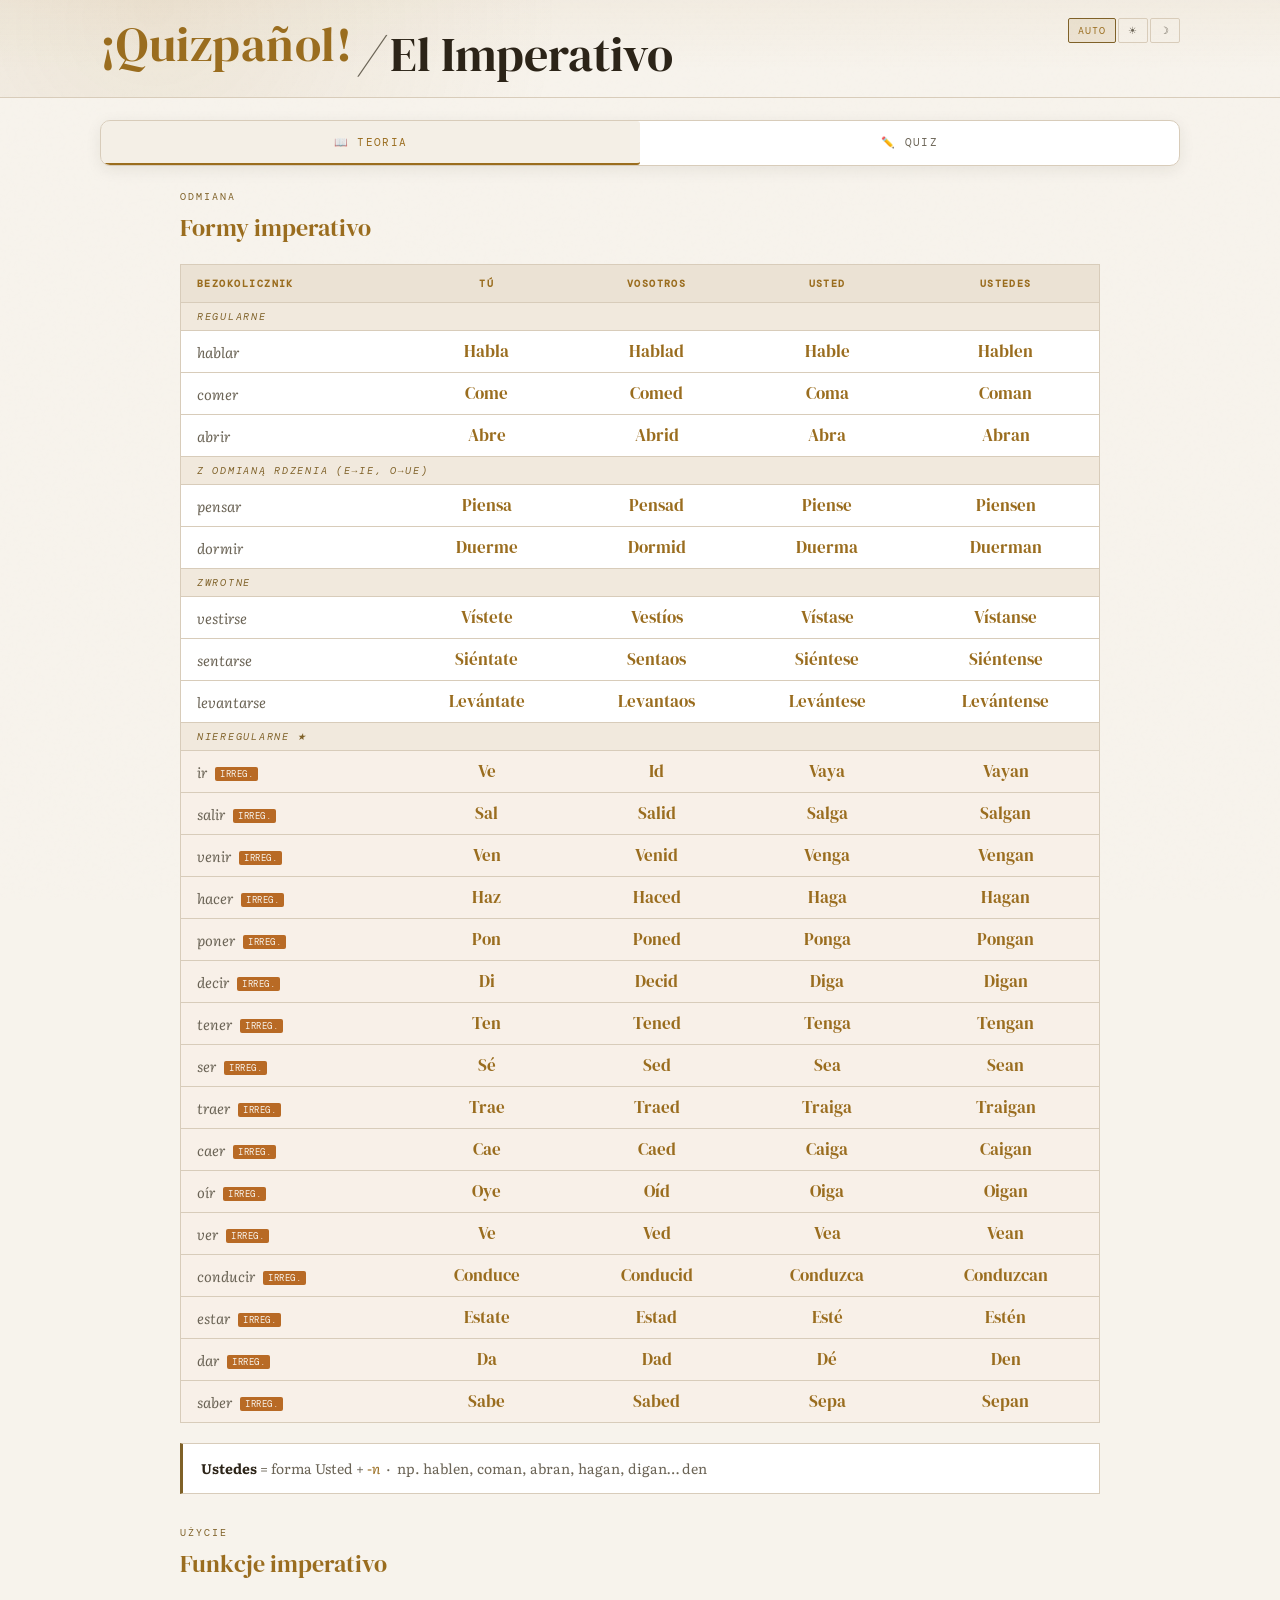
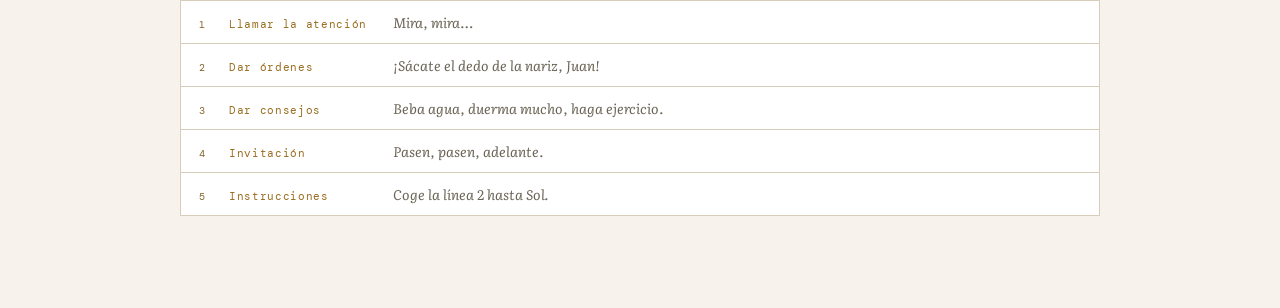
==== commit e90923a2: "feat: add accent checker" ====
--- a/imperativo.html
+++ b/imperativo.html
@@ -211,12 +211,17 @@
 
 const PERSONS = ["Tú","Vosotros","Usted","Ustedes"];
 const COL = [1, 2, 3, 4];
-let mode = 'all', typeFilter = 'all', cards = [], idx = 0, correct = 0, wrong = 0, answered = false;
+let mode = 'all', typeFilter = 'all', cards = [], idx = 0, correct = 0, wrong = 0, accent = 0, answered = false;
 
 // Normalize user input for accent/mark-insensitive comparison
 function normalize(s) {
   return s.trim().replace(/[¡!]/g,'').toLowerCase()
          .normalize('NFD').replace(/[\u0300-\u036f]/g,'');
+}
+
+// Normalize only case and punctuation, keep accents
+function normalizeSoft(s) {
+  return s.trim().replace(/[¡!]/g,'').toLowerCase();
 }
 
 // Build and shuffle quiz cards
@@ -252,7 +257,7 @@
 
 function startQuiz() {
   cards = buildCards();
-  idx = 0; correct = 0; wrong = 0;
+  idx = 0; correct = 0; wrong = 0; accent = 0;
   if (cards.length === 0) { renderEmpty(); return; }
   renderCard();
 }
@@ -307,10 +312,17 @@
   const inp = document.getElementById('ans');
   const fb  = document.getElementById('fb');
   document.getElementById('btnCheck').style.display = 'none';
-  const ok = normalize(inp.value) === normalize(c.answer);
-  if (ok) {
+  const exactOk = normalizeSoft(inp.value) === normalizeSoft(c.answer);
+  const accentOk = normalize(inp.value) === normalize(c.answer);
+  if (exactOk) {
     correct++; inp.classList.add('correct');
     fb.textContent = '✓ Brawo!'; fb.className = 'feedback correct';
+  } else if (accentOk) {
+    // Content correct but missing/wrong accents
+    accent++;
+    inp.classList.add('accent-missing');
+    fb.innerHTML = `~ Treść poprawna, ale brakuje akcentów: <strong style="color:var(--correct)">¡${c.answer}!</strong>`;
+    fb.className = 'feedback accent-missing';
   } else {
     wrong++; inp.classList.add('wrong');
     fb.innerHTML = `✗ Poprawna forma: <strong style="color:var(--correct)">¡${c.answer}!</strong>`;
@@ -340,11 +352,14 @@
 // Final results screen
 function renderScore() {
   const total = cards.length;
-  const pct = Math.round(correct / total * 100);
+  const pct = Math.round((correct + accent * 0.5) / total * 100);
   const msg = pct === 100 ? '¡Perfecto! Wszystko idealnie!' :
               pct >= 80  ? 'Świetnie! Prawie bezbłędnie.' :
               pct >= 60  ? 'Dobrze, ale powtórz nieregularne.' :
                            'Warto poćwiczyć jeszcze raz!';
+  const accentStat = accent > 0
+    ? `<div class="stat"><div class="stat-val accent">${accent}</div><div class="stat-lbl">Bez akcentów</div></div>`
+    : '';
   document.getElementById('progressFill').style.width = '100%';
   document.getElementById('progressText').textContent = total + ' / ' + total;
   document.getElementById('quizArea').innerHTML = `
@@ -353,6 +368,7 @@
       <div class="score-label">Wynik końcowy</div>
       <div class="stats">
         <div class="stat"><div class="stat-val good">${correct}</div><div class="stat-lbl">Poprawnie</div></div>
+        ${accentStat}
         <div class="stat"><div class="stat-val bad">${wrong}</div><div class="stat-lbl">Błędy</div></div>
         <div class="stat"><div class="stat-val">${total}</div><div class="stat-lbl">Razem</div></div>
       </div>
--- a/style.css
+++ b/style.css
@@ -162,8 +162,8 @@
 
 .header-inner {
   display: flex;
-  justify-content: space-between;
-  align-items: center;
+  justify-content: flex-start;
+  align-items: flex-start;
   gap: 10px;
   padding: 18px 0 16px;
 }
@@ -173,6 +173,7 @@
   gap: 2px;
   flex-shrink: 0;
   align-items: center;
+  margin-left: auto;
 }
 
 .theme-btn {
@@ -234,7 +235,7 @@
 .breadcrumb {
   display: flex;
   align-items: center;
-  gap: 12px;
+  gap: 0;
   font-family: 'DM Serif Display', serif;
   font-size: clamp(2rem, 5vw, 3rem);
   line-height: 1.1;
@@ -248,7 +249,9 @@
 .crumb-slash {
   display: inline-block;
   font-style: italic;
-  transform: skew(-10deg);
+  line-height: 0.9;
+  margin-right: 0.16em;
+  transform: translateY(-0.04em) skew(-10deg);
 }
 
 .breadcrumb a {
@@ -772,6 +775,7 @@
 input[type="text"]:focus              { border-color: var(--gold-dim); }
 input[type="text"].correct            { border-color: var(--correct); color: var(--correct); background: var(--input-correct-bg); }
 input[type="text"].wrong              { border-color: var(--wrong);   color: var(--wrong);   background: var(--input-wrong-bg); animation: shake 0.3s ease; }
+input[type="text"].accent-missing     { border-color: var(--gold);    color: var(--gold);    background: var(--gold-bg); }
 
 @keyframes shake {
   0%,100% { transform: translateX(0); }
@@ -786,8 +790,9 @@
   font-style: italic;
 }
 
-.feedback.correct { color: var(--correct); }
-.feedback.wrong   { color: var(--wrong); }
+.feedback.correct        { color: var(--correct); }
+.feedback.wrong          { color: var(--wrong); }
+.feedback.accent-missing { color: var(--gold); }
 
 .btn-row {
   display: flex;
@@ -860,8 +865,9 @@
   line-height: 1;
 }
 
-.stat-val.good { color: var(--correct); }
-.stat-val.bad  { color: var(--wrong); }
+.stat-val.good   { color: var(--correct); }
+.stat-val.bad    { color: var(--wrong); }
+.stat-val.accent { color: var(--gold); }
 
 .stat-lbl {
   font-family: 'DM Mono', monospace;
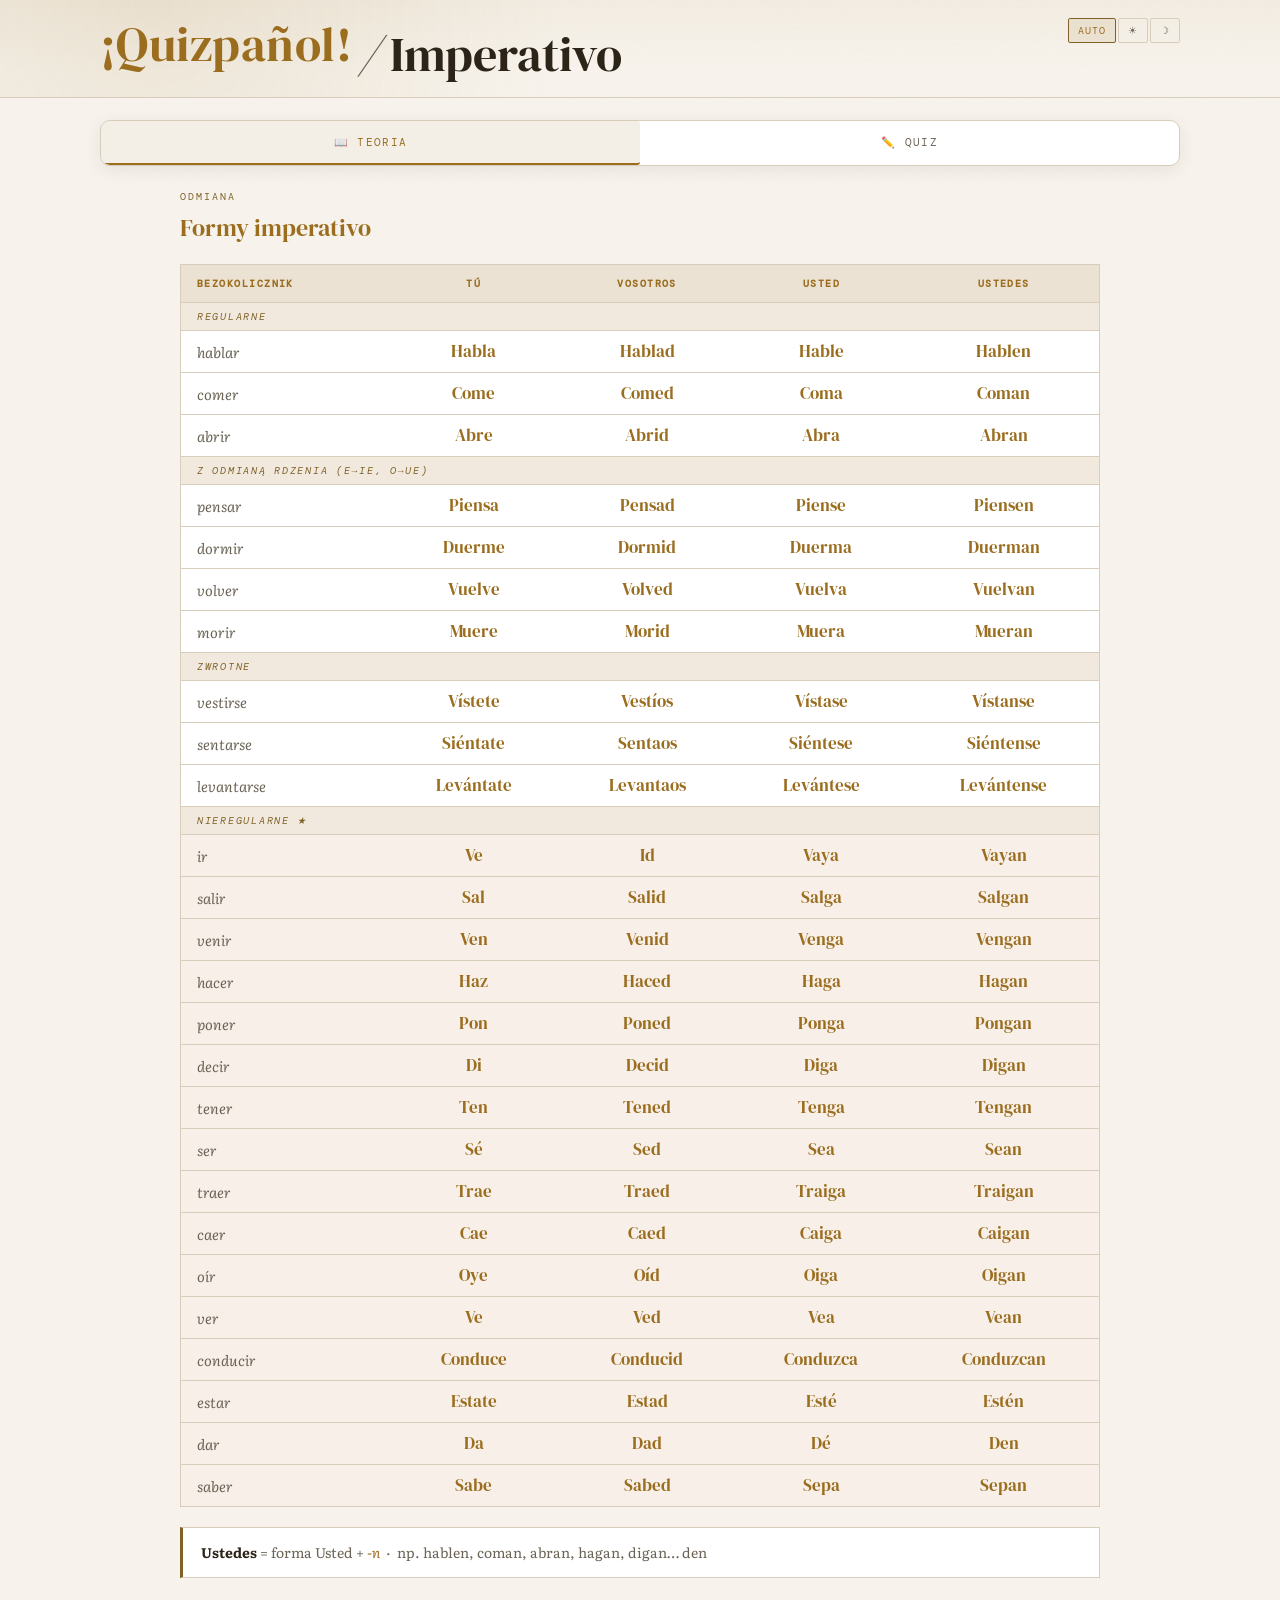
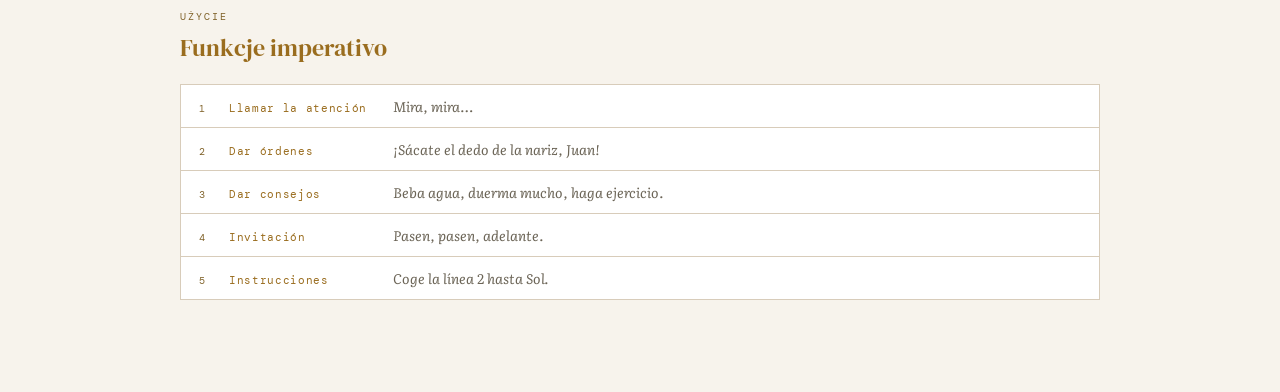
==== commit 939708bf: "fix: delete regular forms from irregular in Imperativo; feat: add new examples" ====
--- a/imperativo.html
+++ b/imperativo.html
@@ -3,7 +3,7 @@
 <head>
 <meta charset="UTF-8">
 <meta name="viewport" content="width=device-width, initial-scale=1.0">
-<title>¡Quizpañol! · El Imperativo</title>
+<title>¡Quizpañol! · Imperativo</title>
 <link rel="stylesheet" href="style.css">
 <script>
   (function() {
@@ -19,7 +19,7 @@
     <a class="brand-name" href="index.html">¡Quizpañol!</a>
     <nav class="breadcrumb" aria-label="Breadcrumb">
       <span class="crumb-slash" aria-hidden="true">/</span>
-      <span aria-current="page">El Imperativo</span>
+      <span aria-current="page">Imperativo</span>
     </nav>
     <div class="theme-switch" role="group" aria-label="Motyw">
       <button class="theme-btn" data-theme-val="auto" onclick="setTheme('auto')" title="Automatyczny (systemowy)">Auto</button>
@@ -61,6 +61,8 @@
       <tr class="section-row"><td colspan="5">Z odmianą rdzenia (e→ie, o→ue)</td></tr>
       <tr><td>pensar</td><td>Piensa</td><td>Pensad</td><td>Piense</td><td>Piensen</td></tr>
       <tr><td>dormir</td><td>Duerme</td><td>Dormid</td><td>Duerma</td><td>Duerman</td></tr>
+      <tr><td>volver</td><td>Vuelve</td><td>Volved</td><td>Vuelva</td><td>Vuelvan</td></tr>
+      <tr><td>morir</td><td>Muere</td><td>Morid</td><td>Muera</td><td>Mueran</td></tr>
 
       <tr class="section-row"><td colspan="5">Zwrotne</td></tr>
       <tr><td>vestirse</td><td>Vístete</td><td>Vestíos</td><td>Vístase</td><td>Vístanse</td></tr>
@@ -68,22 +70,22 @@
       <tr><td>levantarse</td><td>Levántate</td><td>Levantaos</td><td>Levántese</td><td>Levántense</td></tr>
 
       <tr class="section-row"><td colspan="5">Nieregularne ★</td></tr>
-      <tr class="irreg"><td>ir <span class="badge">irreg.</span></td><td>Ve</td><td>Id</td><td>Vaya</td><td>Vayan</td></tr>
-      <tr class="irreg"><td>salir <span class="badge">irreg.</span></td><td>Sal</td><td>Salid</td><td>Salga</td><td>Salgan</td></tr>
-      <tr class="irreg"><td>venir <span class="badge">irreg.</span></td><td>Ven</td><td>Venid</td><td>Venga</td><td>Vengan</td></tr>
-      <tr class="irreg"><td>hacer <span class="badge">irreg.</span></td><td>Haz</td><td>Haced</td><td>Haga</td><td>Hagan</td></tr>
-      <tr class="irreg"><td>poner <span class="badge">irreg.</span></td><td>Pon</td><td>Poned</td><td>Ponga</td><td>Pongan</td></tr>
-      <tr class="irreg"><td>decir <span class="badge">irreg.</span></td><td>Di</td><td>Decid</td><td>Diga</td><td>Digan</td></tr>
-      <tr class="irreg"><td>tener <span class="badge">irreg.</span></td><td>Ten</td><td>Tened</td><td>Tenga</td><td>Tengan</td></tr>
-      <tr class="irreg"><td>ser <span class="badge">irreg.</span></td><td>Sé</td><td>Sed</td><td>Sea</td><td>Sean</td></tr>
-      <tr class="irreg"><td>traer <span class="badge">irreg.</span></td><td>Trae</td><td>Traed</td><td>Traiga</td><td>Traigan</td></tr>
-      <tr class="irreg"><td>caer <span class="badge">irreg.</span></td><td>Cae</td><td>Caed</td><td>Caiga</td><td>Caigan</td></tr>
-      <tr class="irreg"><td>oír <span class="badge">irreg.</span></td><td>Oye</td><td>Oíd</td><td>Oiga</td><td>Oigan</td></tr>
-      <tr class="irreg"><td>ver <span class="badge">irreg.</span></td><td>Ve</td><td>Ved</td><td>Vea</td><td>Vean</td></tr>
-      <tr class="irreg"><td>conducir <span class="badge">irreg.</span></td><td>Conduce</td><td>Conducid</td><td>Conduzca</td><td>Conduzcan</td></tr>
-      <tr class="irreg"><td>estar <span class="badge">irreg.</span></td><td>Estate</td><td>Estad</td><td>Esté</td><td>Estén</td></tr>
-      <tr class="irreg"><td>dar <span class="badge">irreg.</span></td><td>Da</td><td>Dad</td><td>Dé</td><td>Den</td></tr>
-      <tr class="irreg"><td>saber <span class="badge">irreg.</span></td><td>Sabe</td><td>Sabed</td><td>Sepa</td><td>Sepan</td></tr>
+      <tr class="irreg"><td>ir</td><td>Ve</td><td>Id</td><td>Vaya</td><td>Vayan</td></tr>
+      <tr class="irreg"><td>salir</td><td>Sal</td><td>Salid</td><td>Salga</td><td>Salgan</td></tr>
+      <tr class="irreg"><td>venir</td><td>Ven</td><td>Venid</td><td>Venga</td><td>Vengan</td></tr>
+      <tr class="irreg"><td>hacer</td><td>Haz</td><td>Haced</td><td>Haga</td><td>Hagan</td></tr>
+      <tr class="irreg"><td>poner</td><td>Pon</td><td>Poned</td><td>Ponga</td><td>Pongan</td></tr>
+      <tr class="irreg"><td>decir</td><td>Di</td><td>Decid</td><td>Diga</td><td>Digan</td></tr>
+      <tr class="irreg"><td>tener</td><td>Ten</td><td>Tened</td><td>Tenga</td><td>Tengan</td></tr>
+      <tr class="irreg"><td>ser</td><td>Sé</td><td>Sed</td><td>Sea</td><td>Sean</td></tr>
+      <tr class="irreg"><td>traer</td><td>Trae</td><td>Traed</td><td>Traiga</td><td>Traigan</td></tr>
+      <tr class="irreg"><td>caer</td><td>Cae</td><td>Caed</td><td>Caiga</td><td>Caigan</td></tr>
+      <tr class="irreg"><td>oír</td><td>Oye</td><td>Oíd</td><td>Oiga</td><td>Oigan</td></tr>
+      <tr class="irreg"><td>ver</td><td>Ve</td><td>Ved</td><td>Vea</td><td>Vean</td></tr>
+      <tr class="irreg"><td>conducir</td><td>Conduce</td><td>Conducid</td><td>Conduzca</td><td>Conduzcan</td></tr>
+      <tr class="irreg"><td>estar</td><td>Estate</td><td>Estad</td><td>Esté</td><td>Estén</td></tr>
+      <tr class="irreg"><td>dar</td><td>Da</td><td>Dad</td><td>Dé</td><td>Den</td></tr>
+      <tr class="irreg"><td>saber</td><td>Sabe</td><td>Sabed</td><td>Sepa</td><td>Sepan</td></tr>
     </tbody>
   </table>
 
@@ -130,6 +132,16 @@
 <div class="quiz-wrap">
 
   <div class="filter-rows">
+    <div>
+      <div class="filter-row-label">Typ</div>
+      <div class="mode-row" id="row-typ">
+        <button class="mode-btn active" onclick="setType('all', event)">Wszystkie</button>
+        <button class="mode-btn" onclick="setType('regularne', event)">Regularne</button>
+        <button class="mode-btn" onclick="setType('rdzen', event)">Z odmianą rdzenia</button>
+        <button class="mode-btn" onclick="setType('zwrotne', event)">Zwrotne</button>
+        <button class="mode-btn" onclick="setType('nieregularne', event)">Nieregularne</button>
+      </div>
+    </div>
     <div>
       <div class="filter-row-label">Osoba</div>
       <div class="mode-row" id="row-osoba">
@@ -140,16 +152,6 @@
         <button class="mode-btn" onclick="setMode('ustedes', event)">Ustedes</button>
       </div>
     </div>
-    <div>
-      <div class="filter-row-label">Typ</div>
-      <div class="mode-row" id="row-typ">
-        <button class="mode-btn active" onclick="setType('all', event)">Wszystkie</button>
-        <button class="mode-btn" onclick="setType('regularne', event)">Regularne</button>
-        <button class="mode-btn" onclick="setType('rdzen', event)">Z odmianą rdzenia</button>
-        <button class="mode-btn" onclick="setType('zwrotne', event)">Zwrotne</button>
-        <button class="mode-btn" onclick="setType('nieregularne', event)">Nieregularne</button>
-      </div>
-    </div>
   </div>
 
   <div class="progress-row">
@@ -173,13 +175,15 @@
   btn.classList.add('active');
 }
 
-// Data format: [infinitive, tu, vosotros, usted, ustedes]
+// Data format: [infinitive, tu, vosotros, x, ustedes]
 const ALL_VERBS = [
   ["hablar",    "Habla",     "Hablad",    "Hable",    "Hablen"],
   ["comer",     "Come",      "Comed",     "Coma",     "Coman"],
   ["abrir",     "Abre",      "Abrid",     "Abra",     "Abran"],
   ["pensar",    "Piensa",    "Pensad",    "Piense",   "Piensen"],
   ["dormir",    "Duerme",    "Dormid",    "Duerma",   "Duerman"],
+  ["volver",    "Vuelve",    "Volved",    "Vuelva",   "Vuelvan"],
+  ["morir",     "Muere",     "Morid",     "Muera",    "Mueran"],
   ["vestirse",  "Vístete",   "Vestíos",   "Vístase",  "Vístanse"],
   ["sentarse",  "Siéntate",  "Sentaos",   "Siéntese", "Siéntense"],
   ["levantarse","Levántate", "Levantaos", "Levántese","Levántense"],
@@ -204,14 +208,14 @@
 // Verb type categories
 const VERB_TYPE = {
   hablar: 'regularne', comer: 'regularne', abrir: 'regularne',
-  pensar: 'rdzen', dormir: 'rdzen',
+  pensar: 'rdzen', dormir: 'rdzen', volver: 'rdzen', morir: 'rdzen',
   vestirse: 'zwrotne', sentarse: 'zwrotne', levantarse: 'zwrotne',
 };
 function getType(verb) { return VERB_TYPE[verb] || 'nieregularne'; }
 
 const PERSONS = ["Tú","Vosotros","Usted","Ustedes"];
 const COL = [1, 2, 3, 4];
-let mode = 'all', typeFilter = 'all', cards = [], idx = 0, correct = 0, wrong = 0, accent = 0, answered = false;
+let mode = 'all', typeFilter = 'all', cards = [], idx = 0, correct = 0, wrong = 0, accent = 0, answered = false, mistakes = [];
 
 // Normalize user input for accent/mark-insensitive comparison
 function normalize(s) {
@@ -231,7 +235,7 @@
     if (typeFilter !== 'all' && getType(v[0]) !== typeFilter) return;
     PERSONS.forEach((p, i) => {
       if (mode === 'all' || mode === p.toLowerCase())
-        list.push({ verb: v[0], person: p, answer: v[COL[i]] });
+        list.push({ verb: v[0], person: p, answer: v[COL[i]], prompt: `Podaj formę <strong>${p}</strong> od czasownika <strong>${v[0]}</strong>` });
     });
   });
   for (let i = list.length - 1; i > 0; i--) {
@@ -257,7 +261,7 @@
 
 function startQuiz() {
   cards = buildCards();
-  idx = 0; correct = 0; wrong = 0; accent = 0;
+  idx = 0; correct = 0; wrong = 0; accent = 0; mistakes = [];
   if (cards.length === 0) { renderEmpty(); return; }
   renderCard();
 }
@@ -284,7 +288,7 @@
   area.innerHTML = `
     <div class="card">
       <div class="card-number">${idx + 1} z ${cards.length}</div>
-      <div class="prompt">Podaj formę <strong>${c.person}</strong> od czasownika <strong>${c.verb}</strong></div>
+      <div class="prompt">${c.prompt}</div>
       <div class="hint">Tryb rozkazujący · Imperativo</div>
       <div class="input-row">
         <span class="excl">¡</span>
@@ -299,10 +303,20 @@
     </div>`;
   const inp = document.getElementById('ans');
   inp.focus();
-  inp.addEventListener('keydown', e => {
-    if (e.key === 'Enter') { if (!answered) checkAnswer(); else nextCard(); }
-  });
-}
+}
+
+window.addEventListener('keydown', e => {
+  if (e.key === 'Enter') {
+    const inp = document.getElementById('ans');
+    if (inp) {
+      if (!answered) checkAnswer();
+      else nextCard();
+    } else {
+      const btnRestart = document.querySelector('.btn-restart');
+      if (btnRestart) startQuiz();
+    }
+  }
+});
 
 // Check answer and prepare next step
 function checkAnswer() {
@@ -323,10 +337,12 @@
     inp.classList.add('accent-missing');
     fb.innerHTML = `~ Treść poprawna, ale brakuje akcentów: <strong style="color:var(--correct)">¡${c.answer}!</strong>`;
     fb.className = 'feedback accent-missing';
+    mistakes.push({ prompt: c.prompt, user: inp.value, correct: c.answer, type: 'accent' });
   } else {
     wrong++; inp.classList.add('wrong');
     fb.innerHTML = `✗ Poprawna forma: <strong style="color:var(--correct)">¡${c.answer}!</strong>`;
     fb.className = 'feedback wrong';
+    mistakes.push({ prompt: c.prompt, user: inp.value || '(brak)', correct: c.answer, type: 'wrong' });
   }
   inp.disabled = true;
   document.querySelector('.btn-row').insertAdjacentHTML('afterbegin',
@@ -342,6 +358,7 @@
   const fb = document.getElementById('fb');
   fb.innerHTML = `Forma: <strong style="color:var(--gold)">¡${c.answer}!</strong>`;
   fb.className = 'feedback wrong';
+  mistakes.push({ prompt: c.prompt, user: '(pominięto)', correct: c.answer, type: 'wrong' });
   document.getElementById('btnCheck').style.display = 'none';
   document.querySelector('.btn-row').insertAdjacentHTML('afterbegin',
     `<button class="btn-next" onclick="nextCard()">Dalej →</button>`);
@@ -355,11 +372,29 @@
   const pct = Math.round((correct + accent * 0.5) / total * 100);
   const msg = pct === 100 ? '¡Perfecto! Wszystko idealnie!' :
               pct >= 80  ? 'Świetnie! Prawie bezbłędnie.' :
-              pct >= 60  ? 'Dobrze, ale powtórz nieregularne.' :
+              pct >= 60  ? 'Dobrze, ale warto jeszcze poćwiczyć!' :
                            'Warto poćwiczyć jeszcze raz!';
   const accentStat = accent > 0
     ? `<div class="stat"><div class="stat-val accent">${accent}</div><div class="stat-lbl">Bez akcentów</div></div>`
     : '';
+
+  let mistakesHtml = '';
+  if (mistakes.length > 0) {
+    mistakesHtml = `
+      <div class="mistakes-list">
+        <div class="mistakes-title">Twoje potknięcia:</div>
+        ${mistakes.map(m => `
+          <div class="mistake-item">
+            <div class="mistake-prompt">${m.prompt}</div>
+            <div class="mistake-details">
+              <span class="mistake-val user">${m.user}</span>
+              <span class="mistake-val ${m.type}">¡${m.correct}!</span>
+            </div>
+          </div>
+        `).join('')}
+      </div>`;
+  }
+
   document.getElementById('progressFill').style.width = '100%';
   document.getElementById('progressText').textContent = total + ' / ' + total;
   document.getElementById('quizArea').innerHTML = `
@@ -374,6 +409,7 @@
       </div>
       <div class="score-msg">${msg}</div>
       <button class="btn-restart" onclick="startQuiz()">Jeszcze raz ↺</button>
+      ${mistakesHtml}
     </div>`;
 }
 
--- a/style.css
+++ b/style.css
@@ -578,7 +578,7 @@
 
 .irreg-grid {
   display: grid;
-  grid-template-columns: repeat(4, 1fr);
+  grid-template-columns: repeat(3, 1fr);
   gap: 8px;
   margin-bottom: 28px;
 }
@@ -878,6 +878,54 @@
   margin-top: 4px;
 }
 
+.mistakes-list {
+  text-align: left;
+  margin-top: 32px;
+  border-top: 1px solid var(--border);
+  padding-top: 24px;
+}
+
+.mistakes-title {
+  font-family: 'DM Mono', monospace;
+  font-size: 0.72rem;
+  letter-spacing: 0.15em;
+  text-transform: uppercase;
+  color: var(--gold-dim);
+  margin-bottom: 16px;
+}
+
+.mistake-item {
+  background: var(--card-dark);
+  border: 1px solid var(--border);
+  border-radius: 6px;
+  padding: 12px 16px;
+  margin-bottom: 10px;
+  font-size: 0.9rem;
+}
+
+.mistake-prompt {
+  color: var(--muted);
+  font-size: 0.85rem;
+  margin-bottom: 6px;
+  font-style: italic;
+}
+
+.mistake-details {
+  display: flex;
+  gap: 12px;
+  flex-wrap: wrap;
+  align-items: baseline;
+}
+
+.mistake-val {
+  font-family: 'DM Serif Display', serif;
+  font-size: 1.1rem;
+}
+
+.mistake-val.user { color: var(--wrong); text-decoration: line-through; opacity: 0.8; }
+.mistake-val.correct { color: var(--correct); }
+.mistake-val.accent { color: var(--gold); }
+
 /* 6) Utility helpers */
 .mt-lg { margin-top: 32px; }
 .mb-sm { margin-bottom: 12px; }
